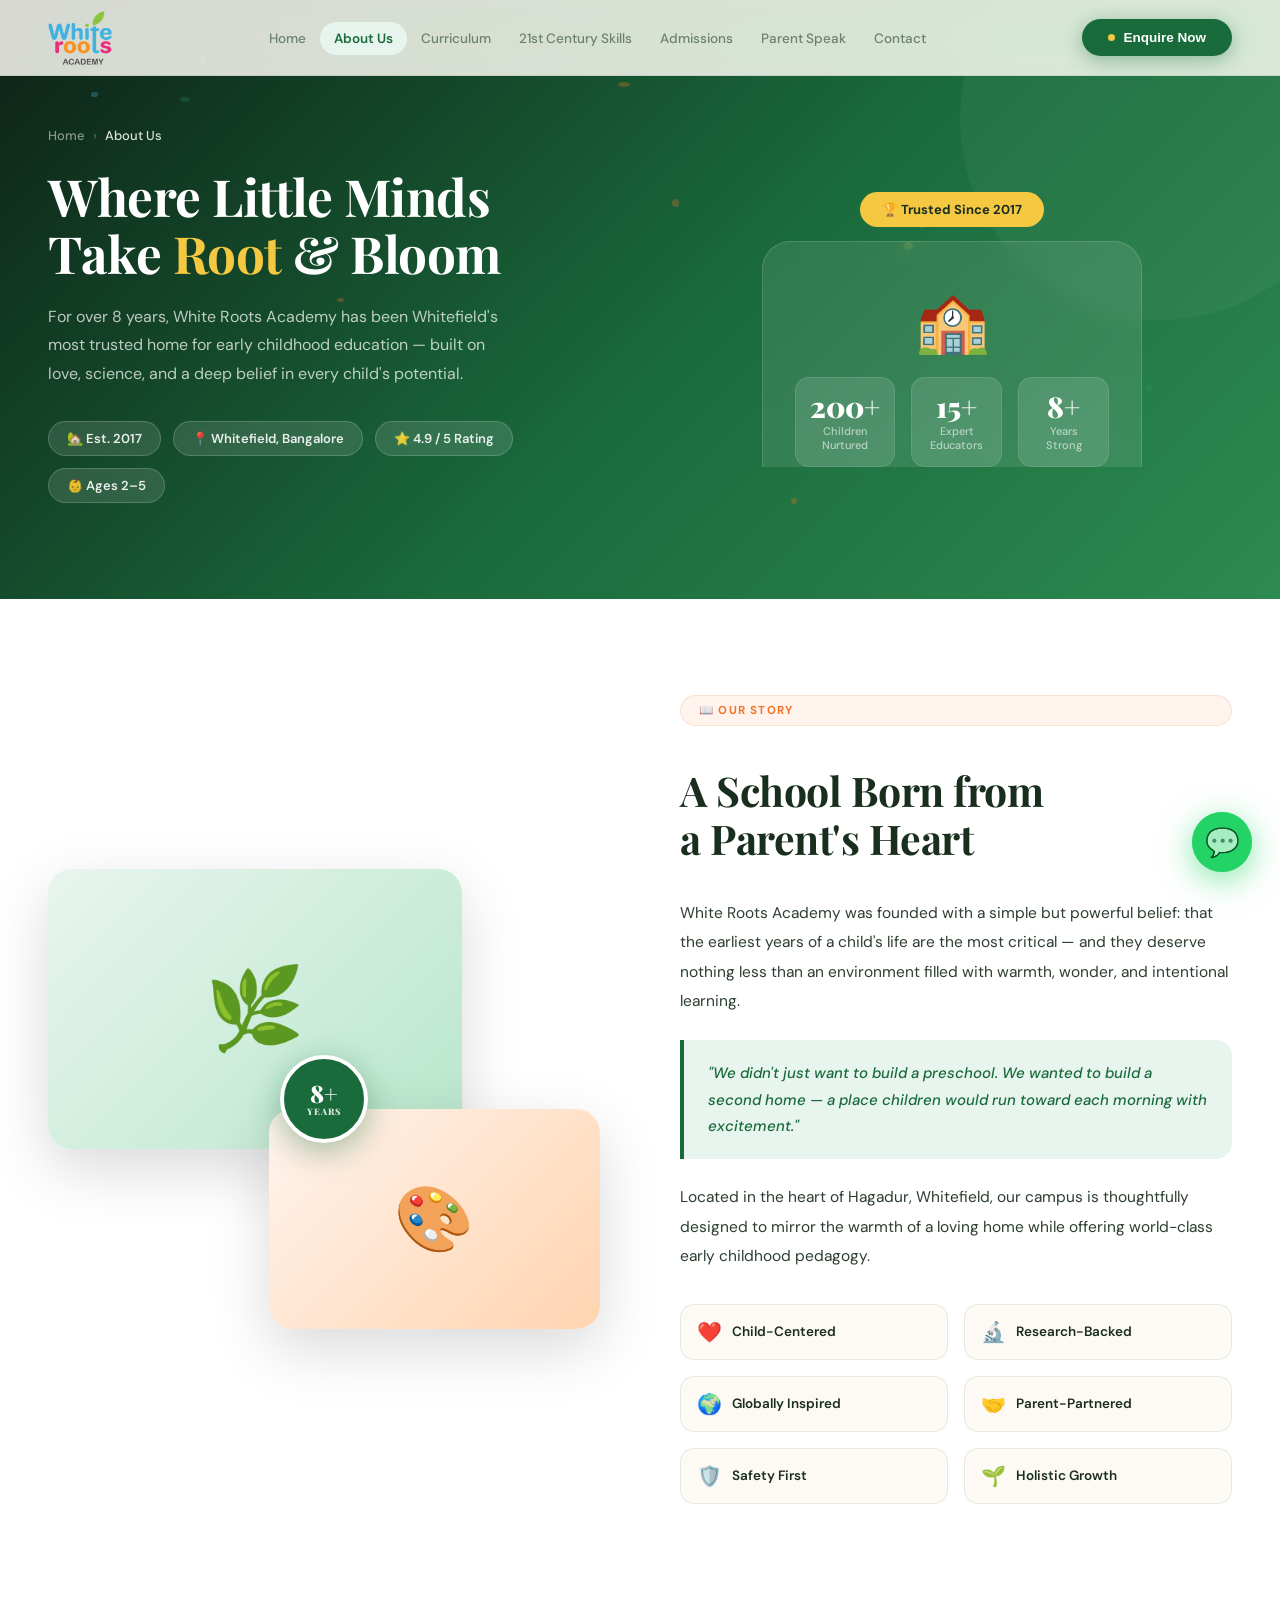
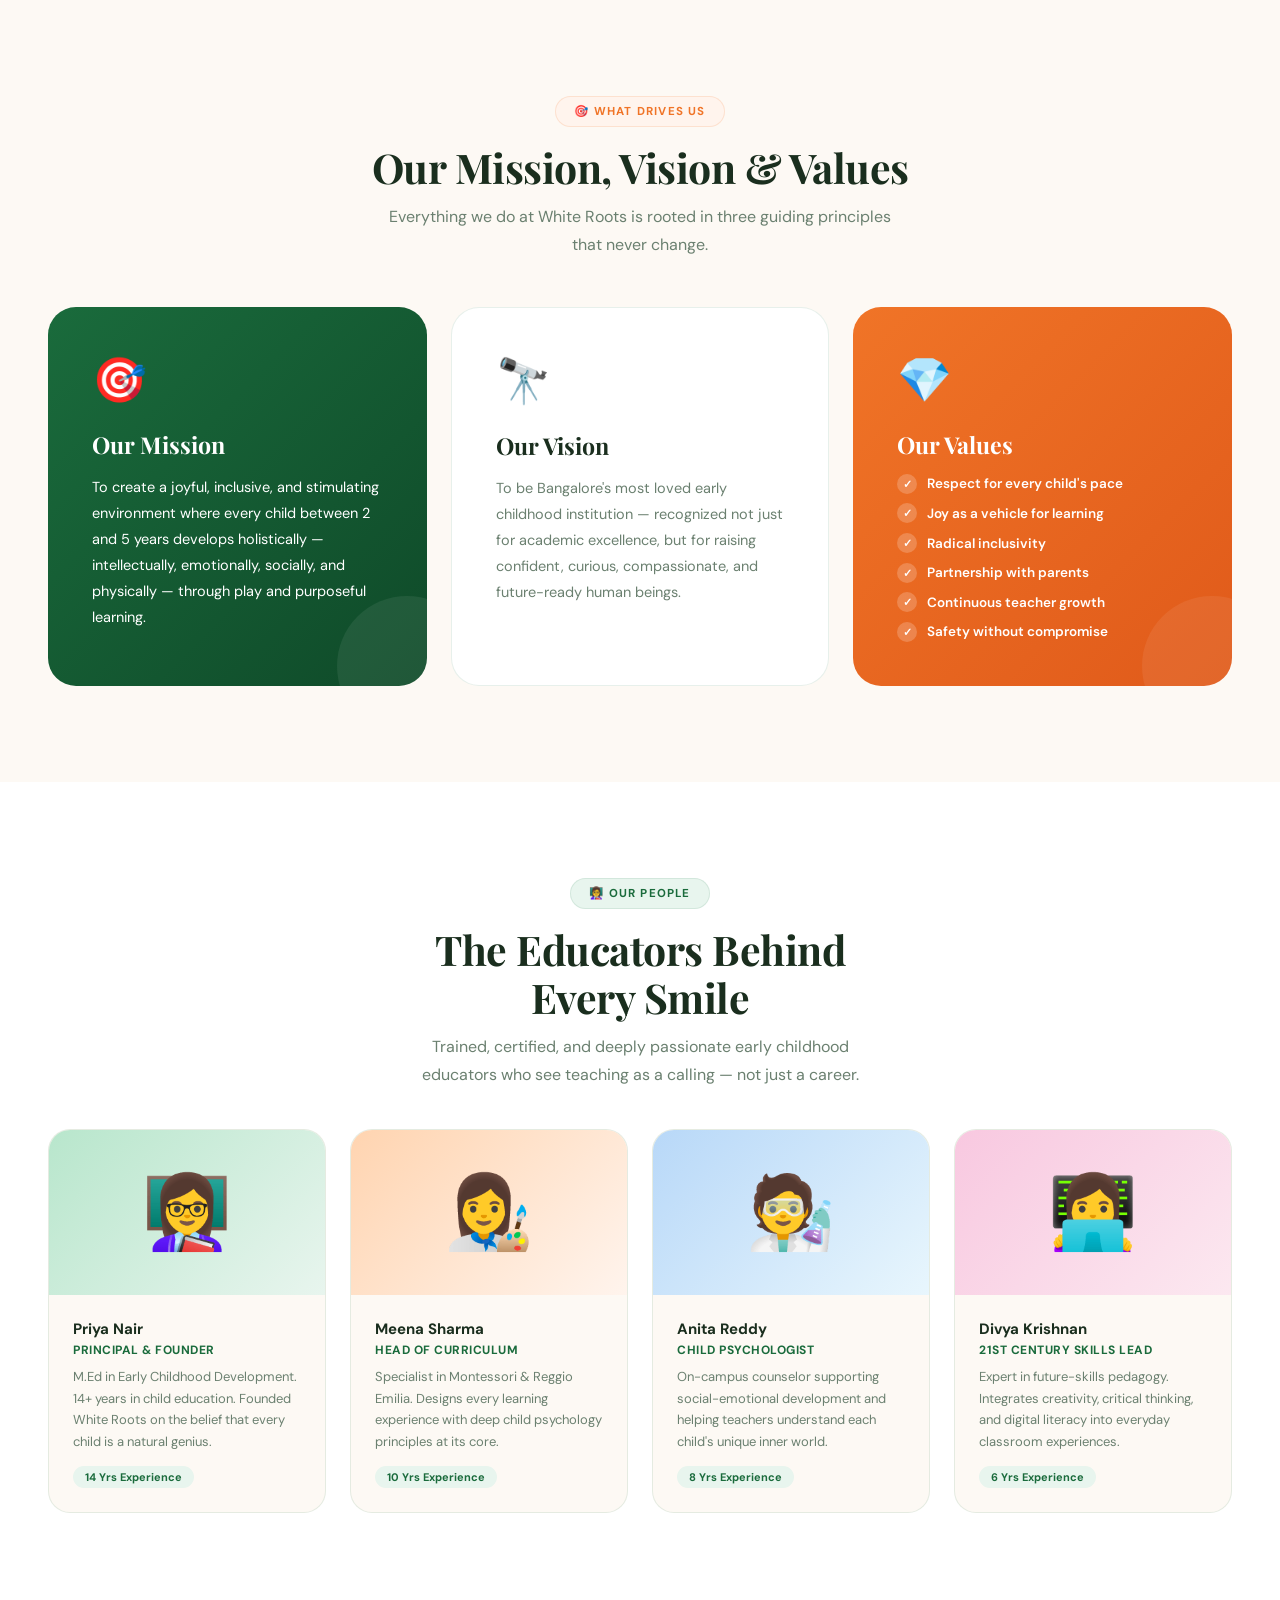
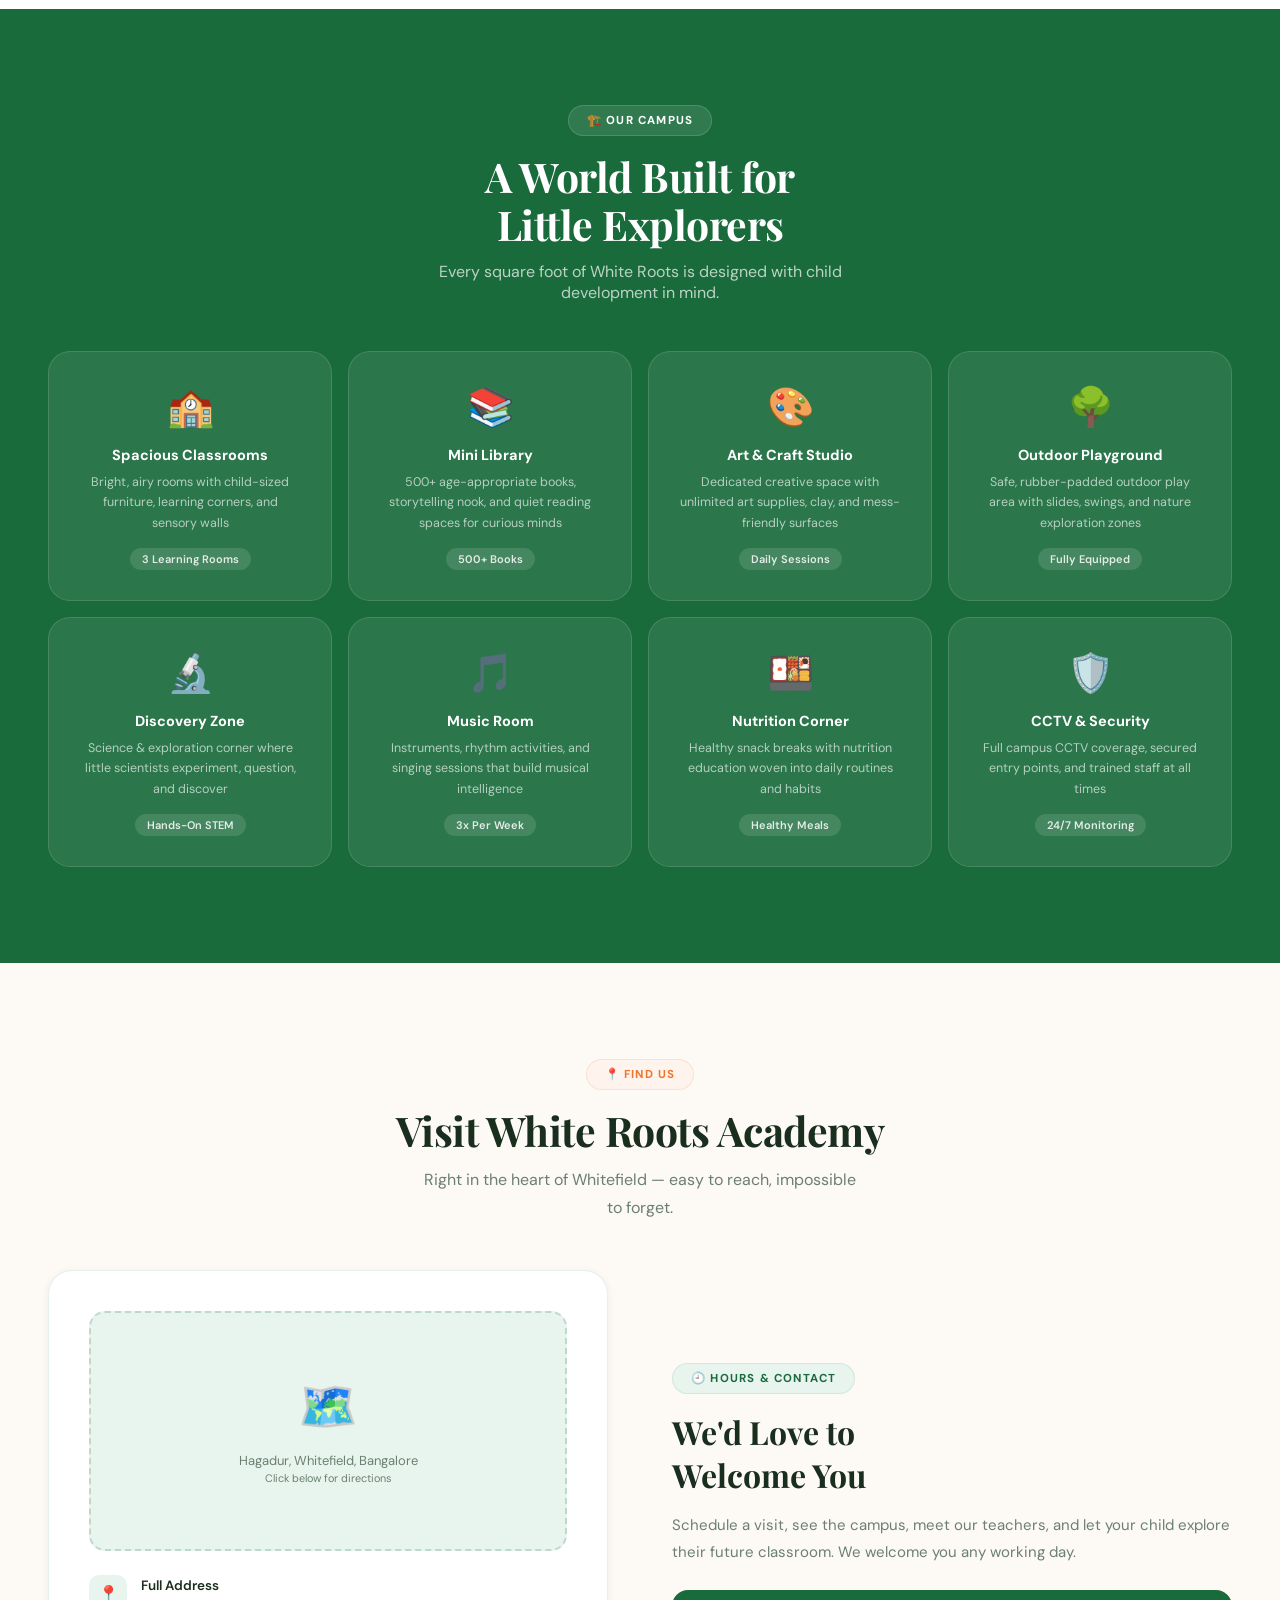
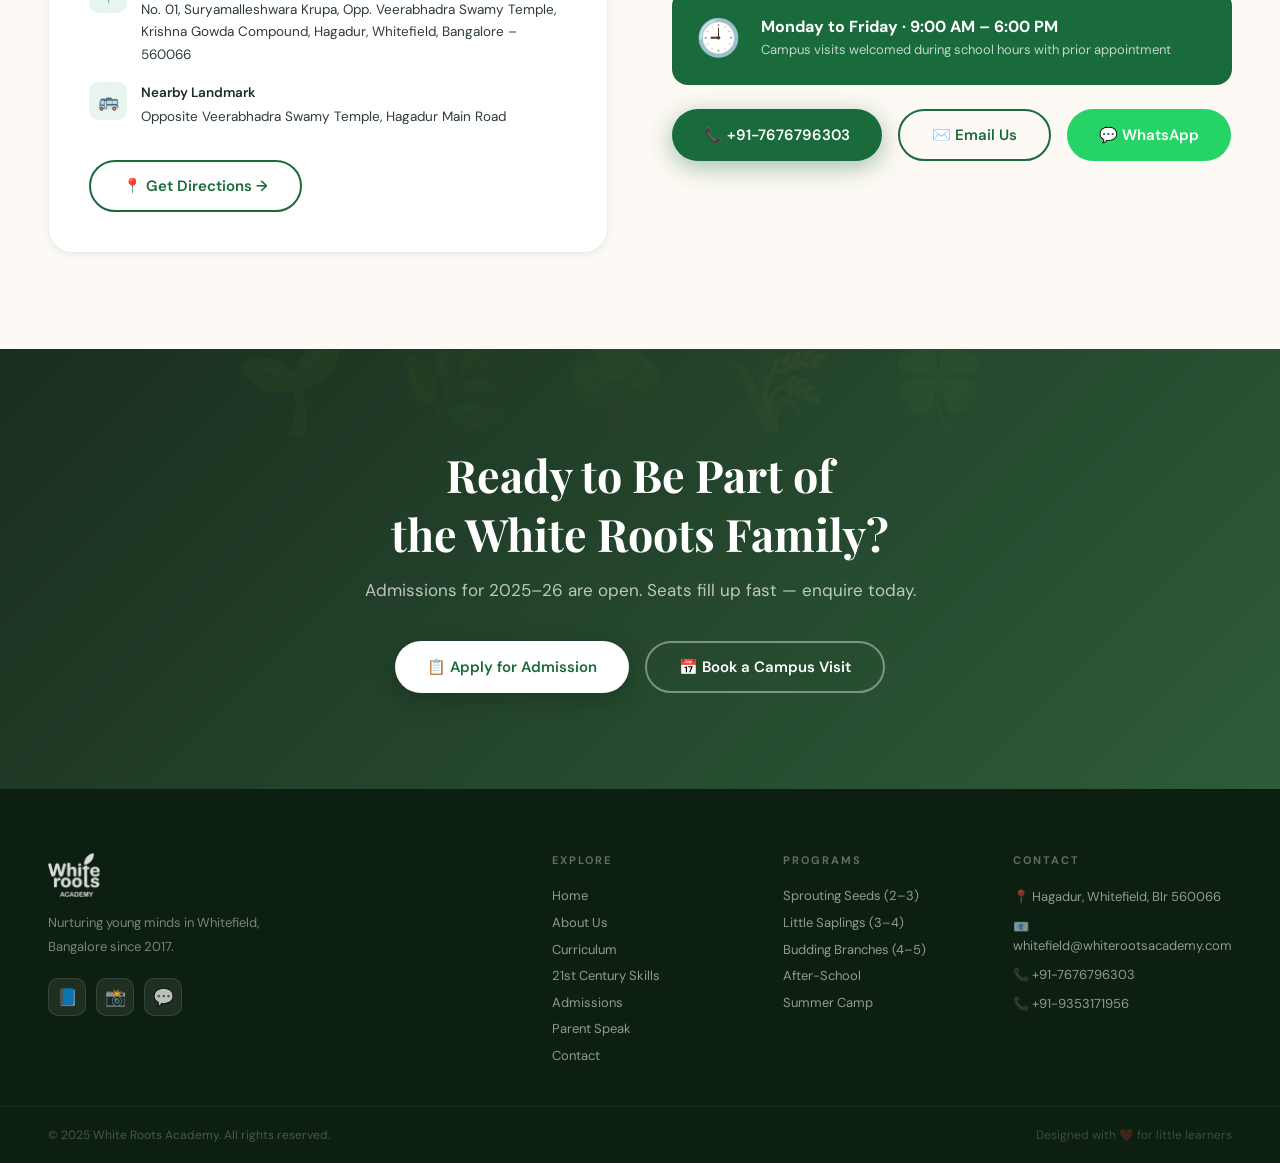
==== about.html @ 3429f8e5 "Initialize and enhance White Roots Academy website: modern responsive design, real logo assets, Form" ====
<!DOCTYPE html>
<html lang="en">
<head>
<meta charset="UTF-8">
<meta name="viewport" content="width=device-width, initial-scale=1.0">
<meta name="description" content="About White Roots Academy — our story, mission, vision, team & facilities. Whitefield's most trusted early childhood school since 2017.">
<title>About Us — White Roots Academy</title>
<link rel="preconnect" href="https://fonts.googleapis.com">
<link href="https://fonts.googleapis.com/css2?family=Playfair+Display:ital,wght@0,400;0,600;0,700;0,900;1,400&family=DM+Sans:wght@300;400;500;600;700&display=swap" rel="stylesheet">
<link rel="stylesheet" href="styles.css">
<style>
.page-hero { background:linear-gradient(135deg,#0d2016 0%,var(--green) 55%,#2d8a50 100%); }
.page-hero::before { content:''; position:absolute; top:-80px; right:-80px; width:400px; height:400px; border-radius:50%; background:rgba(255,255,255,.04); }
.hero-panel { position:relative; z-index:2; display:flex; flex-direction:column; align-items:center; justify-content:flex-end; }
.school-building {
  width:100%; max-width:380px;
  background:rgba(255,255,255,.1); border-radius:28px 28px 0 0;
  padding:2.5rem 2rem 0; backdrop-filter:blur(10px);
  border:1px solid rgba(255,255,255,.15); border-bottom:none;
  display:flex; flex-direction:column; align-items:center; gap:1rem;
}
.school-roof { font-size:60px; animation:floatSlow 3s ease-in-out infinite; }
.school-stats-row { display:flex; gap:1rem; width:100%; }
.school-stat-box { flex:1; background:rgba(255,255,255,.12); border-radius:14px; padding:14px; text-align:center; border:1px solid rgba(255,255,255,.1); }
.school-stat-num { font-family:'Playfair Display',serif; font-size:1.8rem; font-weight:900; color:#fff; display:block; line-height:1; }
.school-stat-label { font-size:11px; color:rgba(255,255,255,.6); margin-top:4px; font-weight:500; }
.since-badge { background:var(--yellow); color:var(--dark); padding:9px 22px; border-radius:100px; font-size:13px; font-weight:700; margin-bottom:.875rem; display:inline-flex; align-items:center; gap:6px; }

/* STORY */
.story { background:#fff; }
.story-grid { display:grid; grid-template-columns:1fr 1fr; gap:5rem; align-items:center; }
.story-images { position:relative; height:460px; }
.story-img-main {
  position:absolute; top:0; left:0; width:75%;
  background:linear-gradient(135deg,var(--green-pale) 0%,#b8e6cc 100%);
  border-radius:24px; height:280px; display:flex; align-items:center; justify-content:center; font-size:80px;
  box-shadow:var(--shadow-lg); animation:floatSlow 4s ease-in-out infinite;
}
.story-img-sec {
  position:absolute; bottom:0; right:0; width:60%;
  background:linear-gradient(135deg,var(--orange-pale) 0%,#ffd4b0 100%);
  border-radius:24px; height:220px; display:flex; align-items:center; justify-content:center; font-size:64px;
  box-shadow:var(--shadow-lg); animation:floatSlow 3.5s ease-in-out infinite .8s;
}
.story-badge {
  position:absolute; top:50%; left:50%; transform:translate(-50%,-50%);
  background:var(--green); color:#fff; width:88px; height:88px; border-radius:50%;
  display:flex; flex-direction:column; align-items:center; justify-content:center;
  font-family:'Playfair Display',serif; font-weight:900;
  box-shadow:0 8px 32px rgba(26,107,60,.4); border:4px solid #fff; z-index:2;
}
.story-badge big { font-size:1.5rem; line-height:1; }
.story-badge small { font-size:9px; letter-spacing:1px; text-transform:uppercase; opacity:.8; }
.story-content { display:flex; flex-direction:column; gap:1.5rem; }
.story-para { font-size:15.5px; color:var(--text); line-height:1.9; }
.story-highlight {
  background:var(--green-pale); border-left:4px solid var(--green);
  padding:1.25rem 1.5rem; border-radius:0 16px 16px 0;
  font-size:15px; font-style:italic; color:var(--green); line-height:1.75; font-weight:500;
}
.story-values { display:grid; grid-template-columns:1fr 1fr; gap:1rem; margin-top:.5rem; }
.value-chip {
  display:flex; align-items:center; gap:10px;
  padding:14px 16px; background:var(--cream); border-radius:14px;
  border:1px solid var(--border); font-size:13.5px; font-weight:600; color:var(--dark);
  transition:var(--transition); cursor:default;
}
.value-chip:hover { background:var(--green-pale); border-color:rgba(26,107,60,.2); transform:scale(1.02); }
.value-chip span { font-size:20px; }

/* MISSION VISION */
.mv-section { background:var(--cream); }
.mv-grid { display:grid; grid-template-columns:1fr 1fr 1fr; gap:1.5rem; margin-top:3rem; }
.mv-card { padding:2.75rem; border-radius:28px; position:relative; overflow:hidden; transition:transform .3s; cursor:default; }
.mv-card:hover { transform:translateY(-8px); }
.mv-card::after { content:''; position:absolute; bottom:-50px; right:-50px; width:140px; height:140px; border-radius:50%; background:rgba(255,255,255,.07); }
.mv-card-mission { background:linear-gradient(135deg,var(--green),var(--green-dark)); color:#fff; }
.mv-card-vision { background:#fff; border:1px solid var(--border); }
.mv-card-values { background:linear-gradient(135deg,var(--orange),#e05a1a); color:#fff; }
.mv-icon { font-size:44px; margin-bottom:1.25rem; display:block; }
.mv-card h3 { font-family:'Playfair Display',serif; font-size:1.45rem; margin-bottom:.875rem; }
.mv-card-mission h3, .mv-card-values h3 { color:#fff; }
.mv-card-vision h3 { color:var(--dark); }
.mv-card p { font-size:14.5px; line-height:1.8; }
.mv-card-vision p { color:var(--muted); }
.mv-values-list { display:flex; flex-direction:column; gap:.6rem; margin-top:.875rem; }
.mv-val-item { display:flex; align-items:center; gap:10px; font-size:13.5px; font-weight:600; color:#fff; }
.mv-val-item::before { content:'✓'; width:20px; height:20px; background:rgba(255,255,255,.2); border-radius:50%; display:flex; align-items:center; justify-content:center; font-size:11px; flex-shrink:0; }

/* TEAM */
.team-section { background:#fff; }
.team-grid { display:grid; grid-template-columns:repeat(4,1fr); gap:1.5rem; margin-top:2.5rem; }
.team-card {
  background:var(--cream); border-radius:22px; overflow:hidden;
  border:1px solid var(--border); transition:all .4s; cursor:default;
}
.team-card:hover { transform:translateY(-10px); box-shadow:var(--shadow-lg); }
.team-card:hover .team-avatar-wrap { transform:scale(1.06); }
.team-avatar-wrap { height:165px; display:flex; align-items:center; justify-content:center; font-size:72px; transition:transform .4s; }
.tc-1 .team-avatar-wrap { background:linear-gradient(135deg,#b8e6cc,var(--green-pale)); }
.tc-2 .team-avatar-wrap { background:linear-gradient(135deg,#ffd4b0,var(--orange-pale)); }
.tc-3 .team-avatar-wrap { background:linear-gradient(135deg,#b8d8f8,var(--sky-pale)); }
.tc-4 .team-avatar-wrap { background:linear-gradient(135deg,#f8c8e0,var(--pink-pale)); }
.team-info { padding:1.5rem; }
.team-info h4 { font-size:15px; font-weight:700; color:var(--dark); margin-bottom:3px; }
.team-role { font-size:12px; font-weight:700; color:var(--green); text-transform:uppercase; letter-spacing:.5px; margin-bottom:.5rem; }
.team-info p { font-size:13px; color:var(--muted); line-height:1.65; }
.team-exp { display:inline-block; margin-top:.875rem; background:var(--green-pale); color:var(--green); padding:4px 12px; border-radius:100px; font-size:11px; font-weight:700; }

/* FACILITIES */
.facilities { background:var(--green); padding:6rem 3rem; }
.fac-grid { display:grid; grid-template-columns:repeat(4,1fr); gap:1rem; margin-top:3rem; }
.fac-card {
  background:rgba(255,255,255,.08); border-radius:22px; padding:1.875rem;
  border:1px solid rgba(255,255,255,.12); text-align:center; transition:var(--transition); cursor:default;
}
.fac-card:hover { background:rgba(255,255,255,.18); transform:translateY(-6px); }
.fac-icon { font-size:38px; margin-bottom:.875rem; display:block; }
.fac-card h4 { font-size:14.5px; font-weight:700; color:#fff; margin-bottom:.5rem; }
.fac-card p { font-size:12.5px; color:rgba(255,255,255,.65); line-height:1.65; }
.fac-tag { display:inline-block; margin-top:.875rem; background:rgba(255,255,255,.12); color:rgba(255,255,255,.85); padding:4px 12px; border-radius:100px; font-size:11px; font-weight:600; }

/* LOCATION */
.location { background:var(--cream); }
.loc-grid { display:grid; grid-template-columns:1fr 1fr; gap:4rem; align-items:center; }
.loc-map { background:#fff; border-radius:24px; padding:2.5rem; border:1px solid var(--border); box-shadow:var(--shadow-sm); }
.map-embed { background:var(--green-pale); border-radius:16px; height:240px; display:flex; flex-direction:column; align-items:center; justify-content:center; gap:.875rem; margin-bottom:1.5rem; border:2px dashed rgba(26,107,60,.2); overflow:hidden; }
.map-embed iframe { width:100%; height:100%; border:none; border-radius:16px; }
.addr-detail { display:flex; gap:.875rem; align-items:flex-start; margin-bottom:1rem; }
.addr-icon { width:38px; height:38px; border-radius:10px; background:var(--green-pale); display:flex; align-items:center; justify-content:center; font-size:17px; flex-shrink:0; }
.addr-text { font-size:13.5px; color:var(--text); line-height:1.65; }
.addr-text strong { color:var(--dark); font-weight:600; display:block; margin-bottom:2px; }
.timing-box { background:var(--green); border-radius:16px; padding:1.5rem; display:flex; align-items:center; gap:1.25rem; margin-bottom:1.5rem; }
.timing-box .ti { font-size:36px; }
.timing-box strong { display:block; font-size:16px; font-weight:700; color:#fff; }
.timing-box p { font-size:13px; color:rgba(255,255,255,.72); margin-top:4px; }
.contact-btns { display:flex; gap:1rem; flex-wrap:wrap; }

@media(max-width:1024px){
  .story-grid,.mv-grid,.loc-grid{grid-template-columns:1fr}
  .team-grid{grid-template-columns:1fr 1fr}
  .fac-grid{grid-template-columns:1fr 1fr}
  .story-images{height:300px}
}
@media(max-width:768px){
  .mv-grid{grid-template-columns:1fr}
  .team-grid{grid-template-columns:1fr 1fr}
  .fac-grid{grid-template-columns:1fr 1fr}
}
</style>
</head>
<body>

<!-- NAV -->
<nav class="nav" id="main-nav">
  <a href="index.html" class="nav-logo">
    <div class="nav-logo-img-real"><img src="logo/logo.png" alt="White Roots Academy" class="nav-logo-real-img" /></div>
  </a>
  <ul class="nav-links">
    <li><a href="index.html">Home</a></li>
    <li><a href="about.html" class="active">About Us</a></li>
    <li><a href="curriculum.html">Curriculum</a></li>
    <li><a href="skills.html">21st Century Skills</a></li>
    <li><a href="admissions.html">Admissions</a></li>
    <li><a href="parents.html">Parent Speak</a></li>
    <li><a href="contact.html">Contact</a></li>
  </ul>
  <button class="nav-cta" onclick="window.location.href='admissions.html#enquiry-form'"><span class="cta-dot"></span> Enquire Now</button>
  <button class="nav-hamburger" aria-label="Menu"><span></span><span></span><span></span></button>
</nav>
<div class="nav-mobile">
  <a href="index.html">🏠 Home</a>
  <a href="about.html" class="active">🌿 About Us</a>
  <a href="curriculum.html">📚 Curriculum</a>
  <a href="skills.html">⚡ 21st Century Skills</a>
  <a href="admissions.html">📋 Admissions</a>
  <a href="parents.html">💬 Parent Speak</a>
  <a href="contact.html">📍 Contact</a>
  <button class="nav-cta btn" onclick="window.location.href='admissions.html#enquiry-form'">Enquire Now →</button>
</div>

<!-- HERO -->
<div class="page-hero" style="min-height:500px">
  <div class="particles-wrap"></div>
  <div class="hero-text">
    <div class="page-breadcrumb"><a href="index.html">Home</a><span class="sep">›</span><span class="current">About Us</span></div>
    <h1>Where Little Minds<br>Take <em>Root</em> &amp; Bloom</h1>
    <p class="hero-sub">For over 8 years, White Roots Academy has been Whitefield's most trusted home for early childhood education — built on love, science, and a deep belief in every child's potential.</p>
    <div class="hero-pills">
      <div class="hero-pill">🏡 Est. 2017</div>
      <div class="hero-pill">📍 Whitefield, Bangalore</div>
      <div class="hero-pill">⭐ 4.9 / 5 Rating</div>
      <div class="hero-pill">👶 Ages 2–5</div>
    </div>
  </div>
  <div class="hero-panel">
    <div class="since-badge">🏆 Trusted Since 2017</div>
    <div class="school-building">
      <div class="school-roof">🏫</div>
      <div class="school-stats-row">
        <div class="school-stat-box">
          <span class="school-stat-num">200+</span>
          <div class="school-stat-label">Children Nurtured</div>
        </div>
        <div class="school-stat-box">
          <span class="school-stat-num">15+</span>
          <div class="school-stat-label">Expert Educators</div>
        </div>
        <div class="school-stat-box">
          <span class="school-stat-num">8+</span>
          <div class="school-stat-label">Years Strong</div>
        </div>
      </div>
    </div>
  </div>
</div>

<!-- OUR STORY -->
<section class="story">
  <div class="story-grid">
    <div class="story-images reveal-left">
      <div class="story-img-main">🌿</div>
      <div class="story-img-sec">🎨</div>
      <div class="story-badge"><big>8+</big><small>Years</small></div>
    </div>
    <div class="story-content reveal-right">
      <div class="section-tag">📖 Our Story</div>
      <h2 class="section-title">A School Born from<br>a Parent's Heart</h2>
      <p class="story-para">White Roots Academy was founded with a simple but powerful belief: that the earliest years of a child's life are the most critical — and they deserve nothing less than an environment filled with warmth, wonder, and intentional learning.</p>
      <div class="story-highlight">"We didn't just want to build a preschool. We wanted to build a second home — a place children would run toward each morning with excitement."</div>
      <p class="story-para">Located in the heart of Hagadur, Whitefield, our campus is thoughtfully designed to mirror the warmth of a loving home while offering world-class early childhood pedagogy.</p>
      <div class="story-values">
        <div class="value-chip"><span>❤️</span> Child-Centered</div>
        <div class="value-chip"><span>🔬</span> Research-Backed</div>
        <div class="value-chip"><span>🌍</span> Globally Inspired</div>
        <div class="value-chip"><span>🤝</span> Parent-Partnered</div>
        <div class="value-chip"><span>🛡️</span> Safety First</div>
        <div class="value-chip"><span>🌱</span> Holistic Growth</div>
      </div>
    </div>
  </div>
</section>

<!-- MISSION / VISION / VALUES -->
<section class="mv-section">
  <div style="text-align:center;margin-bottom:.5rem">
    <div class="section-tag" style="display:inline-flex">🎯 What Drives Us</div>
    <h2 class="section-title reveal">Our Mission, Vision &amp; Values</h2>
    <p class="section-sub reveal" style="max-width:520px;margin:.5rem auto 0">Everything we do at White Roots is rooted in three guiding principles that never change.</p>
  </div>
  <div class="mv-grid">
    <div class="mv-card mv-card-mission reveal rd1">
      <span class="mv-icon">🎯</span>
      <h3>Our Mission</h3>
      <p>To create a joyful, inclusive, and stimulating environment where every child between 2 and 5 years develops holistically — intellectually, emotionally, socially, and physically — through play and purposeful learning.</p>
    </div>
    <div class="mv-card mv-card-vision reveal rd2">
      <span class="mv-icon" style="color:var(--green)">🔭</span>
      <h3>Our Vision</h3>
      <p style="color:var(--muted)">To be Bangalore's most loved early childhood institution — recognized not just for academic excellence, but for raising confident, curious, compassionate, and future-ready human beings.</p>
    </div>
    <div class="mv-card mv-card-values reveal rd3">
      <span class="mv-icon">💎</span>
      <h3>Our Values</h3>
      <div class="mv-values-list">
        <div class="mv-val-item">Respect for every child's pace</div>
        <div class="mv-val-item">Joy as a vehicle for learning</div>
        <div class="mv-val-item">Radical inclusivity</div>
        <div class="mv-val-item">Partnership with parents</div>
        <div class="mv-val-item">Continuous teacher growth</div>
        <div class="mv-val-item">Safety without compromise</div>
      </div>
    </div>
  </div>
</section>

<!-- TEAM -->
<section class="team-section">
  <div style="text-align:center;margin-bottom:2.5rem">
    <div class="section-tag green" style="display:inline-flex">👩‍🏫 Our People</div>
    <h2 class="section-title reveal">The Educators Behind<br>Every Smile</h2>
    <p class="section-sub reveal" style="max-width:480px;margin:.5rem auto 0">Trained, certified, and deeply passionate early childhood educators who see teaching as a calling — not just a career.</p>
  </div>
  <div class="team-grid">
    <div class="team-card tc-1 reveal rd1">
      <div class="team-avatar-wrap">👩‍🏫</div>
      <div class="team-info">
        <h4>Priya Nair</h4>
        <div class="team-role">Principal &amp; Founder</div>
        <p>M.Ed in Early Childhood Development. 14+ years in child education. Founded White Roots on the belief that every child is a natural genius.</p>
        <span class="team-exp">14 Yrs Experience</span>
      </div>
    </div>
    <div class="team-card tc-2 reveal rd2">
      <div class="team-avatar-wrap">👩‍🎨</div>
      <div class="team-info">
        <h4>Meena Sharma</h4>
        <div class="team-role">Head of Curriculum</div>
        <p>Specialist in Montessori &amp; Reggio Emilia. Designs every learning experience with deep child psychology principles at its core.</p>
        <span class="team-exp">10 Yrs Experience</span>
      </div>
    </div>
    <div class="team-card tc-3 reveal rd3">
      <div class="team-avatar-wrap">🧑‍🔬</div>
      <div class="team-info">
        <h4>Anita Reddy</h4>
        <div class="team-role">Child Psychologist</div>
        <p>On-campus counselor supporting social-emotional development and helping teachers understand each child's unique inner world.</p>
        <span class="team-exp">8 Yrs Experience</span>
      </div>
    </div>
    <div class="team-card tc-4 reveal rd4">
      <div class="team-avatar-wrap">👩‍💻</div>
      <div class="team-info">
        <h4>Divya Krishnan</h4>
        <div class="team-role">21st Century Skills Lead</div>
        <p>Expert in future-skills pedagogy. Integrates creativity, critical thinking, and digital literacy into everyday classroom experiences.</p>
        <span class="team-exp">6 Yrs Experience</span>
      </div>
    </div>
  </div>
</section>

<!-- FACILITIES -->
<section class="facilities">
  <div style="text-align:center;margin-bottom:3rem">
    <div class="section-tag dark" style="display:inline-flex">🏗️ Our Campus</div>
    <h2 class="section-title reveal" style="color:#fff">A World Built for<br>Little Explorers</h2>
    <p style="color:rgba(255,255,255,.7);font-size:16px;margin:.5rem auto 0;max-width:480px">Every square foot of White Roots is designed with child development in mind.</p>
  </div>
  <div class="fac-grid">
    <div class="fac-card reveal rd1"><span class="fac-icon">🏫</span><h4>Spacious Classrooms</h4><p>Bright, airy rooms with child-sized furniture, learning corners, and sensory walls</p><span class="fac-tag">3 Learning Rooms</span></div>
    <div class="fac-card reveal rd2"><span class="fac-icon">📚</span><h4>Mini Library</h4><p>500+ age-appropriate books, storytelling nook, and quiet reading spaces for curious minds</p><span class="fac-tag">500+ Books</span></div>
    <div class="fac-card reveal rd3"><span class="fac-icon">🎨</span><h4>Art &amp; Craft Studio</h4><p>Dedicated creative space with unlimited art supplies, clay, and mess-friendly surfaces</p><span class="fac-tag">Daily Sessions</span></div>
    <div class="fac-card reveal rd4"><span class="fac-icon">🌳</span><h4>Outdoor Playground</h4><p>Safe, rubber-padded outdoor play area with slides, swings, and nature exploration zones</p><span class="fac-tag">Fully Equipped</span></div>
    <div class="fac-card reveal rd1"><span class="fac-icon">🔬</span><h4>Discovery Zone</h4><p>Science &amp; exploration corner where little scientists experiment, question, and discover</p><span class="fac-tag">Hands-On STEM</span></div>
    <div class="fac-card reveal rd2"><span class="fac-icon">🎵</span><h4>Music Room</h4><p>Instruments, rhythm activities, and singing sessions that build musical intelligence</p><span class="fac-tag">3x Per Week</span></div>
    <div class="fac-card reveal rd3"><span class="fac-icon">🍱</span><h4>Nutrition Corner</h4><p>Healthy snack breaks with nutrition education woven into daily routines and habits</p><span class="fac-tag">Healthy Meals</span></div>
    <div class="fac-card reveal rd4"><span class="fac-icon">🛡️</span><h4>CCTV &amp; Security</h4><p>Full campus CCTV coverage, secured entry points, and trained staff at all times</p><span class="fac-tag">24/7 Monitoring</span></div>
  </div>
</section>

<!-- LOCATION -->
<section class="location">
  <div style="text-align:center;margin-bottom:3rem">
    <div class="section-tag" style="display:inline-flex">📍 Find Us</div>
    <h2 class="section-title reveal">Visit White Roots Academy</h2>
    <p class="section-sub reveal" style="max-width:440px;margin:.5rem auto 0">Right in the heart of Whitefield — easy to reach, impossible to forget.</p>
  </div>
  <div class="loc-grid">
    <div class="loc-map reveal-left">
      <div class="map-embed">
        <span style="font-size:48px">🗺️</span>
        <p style="font-size:13px;color:var(--muted);text-align:center">Hagadur, Whitefield, Bangalore<br><small>Click below for directions</small></p>
      </div>
      <div class="addr-detail"><div class="addr-icon">📍</div><div class="addr-text"><strong>Full Address</strong>No. 01, Suryamalleshwara Krupa, Opp. Veerabhadra Swamy Temple, Krishna Gowda Compound, Hagadur, Whitefield, Bangalore – 560066</div></div>
      <div class="addr-detail"><div class="addr-icon">🚌</div><div class="addr-text"><strong>Nearby Landmark</strong>Opposite Veerabhadra Swamy Temple, Hagadur Main Road</div></div>
      <a href="https://maps.google.com/?q=Hagadur,Whitefield,Bangalore" target="_blank" class="btn btn-outline" style="margin-top:1rem;display:inline-flex">📍 Get Directions →</a>
    </div>
    <div class="reveal-right">
      <div class="section-tag green">🕘 Hours &amp; Contact</div>
      <h2 style="font-family:'Playfair Display',serif;font-size:2rem;color:var(--dark);margin-bottom:1rem">We'd Love to<br>Welcome You</h2>
      <p style="font-size:15px;color:var(--muted);line-height:1.8;margin-bottom:1.5rem">Schedule a visit, see the campus, meet our teachers, and let your child explore their future classroom. We welcome you any working day.</p>
      <div class="timing-box">
        <span class="ti">🕘</span>
        <div>
          <strong>Monday to Friday · 9:00 AM – 6:00 PM</strong>
          <p>Campus visits welcomed during school hours with prior appointment</p>
        </div>
      </div>
      <div class="contact-btns">
        <a href="tel:+917676796303" class="btn btn-green">📞 +91-7676796303</a>
        <a href="contact.html" class="btn btn-outline">✉️ Email Us</a>
        <a href="https://wa.me/917676796303" target="_blank" class="btn" style="background:#25d366;color:#fff">💬 WhatsApp</a>
      </div>
    </div>
  </div>
</section>

<!-- CTA -->
<div class="cta-section">
  <h2>Ready to Be Part of<br>the White Roots Family?</h2>
  <p>Admissions for 2025–26 are open. Seats fill up fast — enquire today.</p>
  <div class="cta-btns">
    <a href="admissions.html" class="btn btn-white">📋 Apply for Admission</a>
    <a href="admissions.html#enquiry-form" class="btn btn-outline-white">📅 Book a Campus Visit</a>
  </div>
</div>

<!-- FOOTER -->
<footer>
  <div class="footer-brand">
    <div class="footer-logo">
      <div class="footer-logo-img-real"><img src="logo/logo.png" alt="White Roots Academy" class="footer-logo-real-img" /></div>
    </div>
    <p>Nurturing young minds in Whitefield, Bangalore since 2017.</p>
    <div class="footer-social"><a href="#" title="Facebook">📘</a><a href="#" title="Instagram">📸</a><a href="#" title="WhatsApp">💬</a></div>
  </div>
  <div class="footer-col"><h4>Explore</h4><a href="index.html">Home</a><a href="about.html">About Us</a><a href="curriculum.html">Curriculum</a><a href="skills.html">21st Century Skills</a><a href="admissions.html">Admissions</a><a href="parents.html">Parent Speak</a><a href="contact.html">Contact</a></div>
  <div class="footer-col"><h4>Programs</h4><a href="curriculum.html">Sprouting Seeds (2–3)</a><a href="curriculum.html">Little Saplings (3–4)</a><a href="curriculum.html">Budding Branches (4–5)</a><a href="curriculum.html">After-School</a><a href="curriculum.html">Summer Camp</a></div>
  <div class="footer-col"><h4>Contact</h4><div class="footer-contact-item">📍 Hagadur, Whitefield, Blr 560066</div><div class="footer-contact-item">📧 whitefield@whiterootsacademy.com</div><div class="footer-contact-item">📞 +91-7676796303</div><div class="footer-contact-item">📞 +91-9353171956</div></div>
</footer>
<div class="footer-bottom">
  <p>© 2025 White Roots Academy. All rights reserved.</p>
  <p style="color:rgba(255,255,255,.2)">Designed with ❤️ for little learners</p>
</div>

<button class="wa-btn" onclick="window.open('https://wa.me/917676796303','_blank')" title="WhatsApp" aria-label="WhatsApp">
  <div class="wa-pulse"></div>💬
</button>
<script src="main.js"></script>
</body>
</html>
---- styles.css ----
/* ===== WHITE ROOTS ACADEMY — PREMIUM DESIGN SYSTEM ===== */
@import url('https://fonts.googleapis.com/css2?family=Playfair+Display:ital,wght@0,400;0,600;0,700;0,900;1,400&family=DM+Sans:wght@300;400;500;600;700&family=Inter:wght@300;400;500&display=swap');

*, *::before, *::after { margin: 0; padding: 0; box-sizing: border-box; }

:root {
  --green: #1a6b3c;
  --green-light: #2d9b5a;
  --green-dark: #0f4a29;
  --green-pale: #e8f5ee;
  --green-glow: rgba(26,107,60,0.4);
  --orange: #f07427;
  --orange-light: #f9a66c;
  --orange-pale: #fff4ed;
  --sky: #4db6e8;
  --sky-pale: #e8f6fd;
  --yellow: #f5c842;
  --pink: #e8598c;
  --pink-pale: #fce8f0;
  --purple: #7c5cbf;
  --purple-pale: #f0ebff;
  --teal: #1a9b8a;
  --teal-pale: #e0f5f2;
  --red: #e84040;
  --red-pale: #ffeaea;
  --cream: #fdf9f4;
  --cream-2: #f5f0ea;
  --dark: #1a2e1e;
  --dark-2: #0d1f11;
  --text: #2d3e30;
  --muted: #6b8070;
  --border: rgba(26,107,60,0.1);
  --glass: rgba(253,249,244,0.85);
  --glass-dark: rgba(26,46,30,0.85);
  --shadow-sm: 0 2px 8px rgba(0,0,0,.06);
  --shadow-md: 0 8px 32px rgba(0,0,0,.1);
  --shadow-lg: 0 20px 60px rgba(0,0,0,.15);
  --shadow-xl: 0 40px 100px rgba(0,0,0,.2);
  --radius-sm: 12px;
  --radius-md: 20px;
  --radius-lg: 28px;
  --radius-xl: 40px;
  --nav-h: 76px;
  --transition: all .35s cubic-bezier(0.4,0,0.2,1);
  --bounce: cubic-bezier(0.175,0.885,0.32,1.275);
}

html { font-family: 'DM Sans', sans-serif; background: var(--cream); color: var(--text); scroll-behavior: smooth; overflow-x: hidden; }
body { min-height: 100vh; }
img { max-width: 100%; display: block; }
a { text-decoration: none; color: inherit; }

/* ===== SCROLLBAR ===== */
::-webkit-scrollbar { width: 6px; }
::-webkit-scrollbar-track { background: var(--cream); }
::-webkit-scrollbar-thumb { background: var(--green-light); border-radius: 3px; }

/* ===== SELECTION ===== */
::selection { background: var(--green); color: #fff; }

/* ===== NAVIGATION ===== */
.nav {
  position: fixed; top: 0; left: 0; right: 0; z-index: 1000;
  height: var(--nav-h);
  display: flex; align-items: center; justify-content: space-between;
  padding: 0 3rem;
  background: var(--glass);
  backdrop-filter: blur(24px) saturate(180%);
  -webkit-backdrop-filter: blur(24px) saturate(180%);
  border-bottom: 1px solid var(--border);
  transition: var(--transition);
}
.nav.scrolled {
  box-shadow: var(--shadow-md);
  background: rgba(253,249,244,0.97);
}
.nav-logo { display: flex; align-items: center; gap: 14px; flex-shrink: 0; }
/* Real logo image styles */
.nav-logo-img-real { display: flex; align-items: center; flex-shrink: 0; transition: var(--transition); }
.nav-logo-img-real:hover { transform: scale(1.04); }
.nav-logo-real-img { height: 54px; width: auto; display: block; }

/* Legacy SVG logo (keep for fallback) */
.nav-logo-img {
  width: 48px; height: 48px; border-radius: 14px;
  overflow: hidden; flex-shrink: 0;
  box-shadow: 0 4px 16px var(--green-glow);
  transition: var(--transition);
}
.nav-logo-img:hover { transform: scale(1.05) rotate(-3deg); }
.nav-logo-img svg { width: 100%; height: 100%; }
.nav-logo-text { line-height: 1.1; }
.nav-logo-text strong {
  font-family: 'Playfair Display', serif; font-size: 18px;
  color: var(--green); display: block; font-weight: 700;
  letter-spacing: -0.3px;
}
.nav-logo-text span { font-size: 10px; color: var(--muted); letter-spacing: 2.5px; text-transform: uppercase; }

.nav-links { display: flex; gap: 0; list-style: none; }
.nav-links a {
  font-size: 13.5px; font-weight: 500; color: var(--muted);
  text-decoration: none; padding: 8px 14px; border-radius: 100px;
  transition: var(--transition); position: relative; white-space: nowrap;
}
.nav-links a:hover { color: var(--green); background: var(--green-pale); }
.nav-links a.active { color: var(--green); font-weight: 600; background: var(--green-pale); }

.nav-cta {
  background: var(--green); color: #fff;
  padding: 11px 26px; border-radius: 100px;
  font-size: 13.5px; font-weight: 600; border: none; cursor: pointer;
  transition: var(--transition);
  box-shadow: 0 4px 20px var(--green-glow);
  flex-shrink: 0; white-space: nowrap;
  display: flex; align-items: center; gap: 8px;
}
.nav-cta:hover {
  background: var(--green-light);
  transform: translateY(-2px);
  box-shadow: 0 8px 32px var(--green-glow);
}
.nav-cta .cta-dot {
  width: 7px; height: 7px; border-radius: 50%;
  background: var(--yellow); animation: blink 2s infinite;
}

/* Hamburger */
.nav-hamburger {
  display: none; flex-direction: column; gap: 5px;
  background: none; border: none; cursor: pointer; padding: 8px;
}
.nav-hamburger span {
  width: 24px; height: 2px; background: var(--green);
  border-radius: 2px; transition: var(--transition); display: block;
}
.nav-hamburger.open span:nth-child(1) { transform: rotate(45deg) translate(5px, 5px); }
.nav-hamburger.open span:nth-child(2) { opacity: 0; }
.nav-hamburger.open span:nth-child(3) { transform: rotate(-45deg) translate(5px, -5px); }

.nav-mobile {
  display: none; position: fixed; top: var(--nav-h); left: 0; right: 0;
  background: rgba(253,249,244,0.98); backdrop-filter: blur(24px);
  padding: 1.5rem 2rem; border-bottom: 1px solid var(--border);
  flex-direction: column; gap: .5rem; z-index: 999;
  animation: slideDown .3s ease;
}
.nav-mobile.open { display: flex; }
.nav-mobile a {
  font-size: 15px; font-weight: 500; color: var(--text);
  padding: 12px 16px; border-radius: var(--radius-sm);
  transition: var(--transition);
}
.nav-mobile a:hover, .nav-mobile a.active { background: var(--green-pale); color: var(--green); }
.nav-mobile .nav-cta { width: 100%; justify-content: center; margin-top: .5rem; }

/* ===== PAGE WRAPPER ===== */
.page-wrap { padding-top: var(--nav-h); }

/* ===== SECTION COMMON ===== */
section { padding: 6rem 3rem; }
.container { max-width: 1200px; margin: 0 auto; }

.section-tag {
  display: inline-flex; align-items: center; gap: 7px;
  background: var(--orange-pale); color: var(--orange);
  padding: 7px 18px; border-radius: 100px; font-size: 11.5px; font-weight: 700;
  letter-spacing: 1.2px; text-transform: uppercase; margin-bottom: 1rem;
  border: 1px solid rgba(240,116,39,0.15);
}
.section-tag.green { background: var(--green-pale); color: var(--green); border-color: var(--border); }
.section-tag.dark { background: rgba(255,255,255,.1); color: #fff; border-color: rgba(255,255,255,.15); }

.section-title {
  font-family: 'Playfair Display', serif;
  font-size: clamp(1.9rem, 3.2vw, 2.8rem);
  line-height: 1.18; color: var(--dark); margin-bottom: .75rem;
  letter-spacing: -0.5px;
}
.section-title em { font-style: normal; color: var(--green); }
.section-title .orange { color: var(--orange); }
.section-sub { font-size: 16px; color: var(--muted); line-height: 1.75; max-width: 560px; }

/* ===== BUTTONS ===== */
.btn { display: inline-flex; align-items: center; gap: 8px; padding: 14px 32px; border-radius: 100px; font-size: 15px; font-weight: 600; border: none; cursor: pointer; transition: var(--transition); }
.btn-primary { background: var(--orange); color: #fff; box-shadow: 0 6px 24px rgba(240,116,39,0.35); }
.btn-primary:hover { background: #d4621e; transform: translateY(-3px); box-shadow: 0 12px 40px rgba(240,116,39,0.45); }
.btn-primary:hover .btn-arrow { transform: translateX(4px); }
.btn-arrow { transition: transform .3s; }
.btn-green { background: var(--green); color: #fff; box-shadow: 0 6px 24px var(--green-glow); }
.btn-green:hover { background: var(--green-light); transform: translateY(-3px); box-shadow: 0 12px 40px var(--green-glow); }
.btn-outline { background: transparent; color: var(--green); border: 2px solid var(--green); }
.btn-outline:hover { background: var(--green); color: #fff; transform: translateY(-3px); }
.btn-white { background: #fff; color: var(--green); box-shadow: 0 6px 24px rgba(0,0,0,.2); }
.btn-white:hover { background: var(--orange-pale); color: var(--orange); transform: translateY(-3px); }
.btn-outline-white { background: transparent; color: #fff; border: 2px solid rgba(255,255,255,.4); }
.btn-outline-white:hover { background: rgba(255,255,255,.12); border-color: #fff; transform: translateY(-3px); }

/* ===== CARDS ===== */
.card {
  background: #fff; border-radius: var(--radius-lg);
  border: 1px solid var(--border); padding: 2rem;
  transition: var(--transition); cursor: default;
}
.card:hover { transform: translateY(-8px); box-shadow: var(--shadow-lg); }

/* 3D Tilt Card */
.card-3d { transform-style: preserve-3d; perspective: 1000px; }
.card-3d-inner { transition: transform 0.1s ease; transform-style: preserve-3d; }

/* ===== GLASSMORPHISM ===== */
.glass {
  background: rgba(255,255,255,0.15);
  backdrop-filter: blur(20px);
  -webkit-backdrop-filter: blur(20px);
  border: 1px solid rgba(255,255,255,0.2);
  border-radius: var(--radius-lg);
}
.glass-dark {
  background: rgba(26,46,30,0.6);
  backdrop-filter: blur(20px);
  -webkit-backdrop-filter: blur(20px);
  border: 1px solid rgba(255,255,255,0.1);
}

/* ===== ANIMATIONS ===== */
@keyframes fadeInUp { from { opacity:0; transform:translateY(40px); } to { opacity:1; transform:translateY(0); } }
@keyframes fadeInLeft { from { opacity:0; transform:translateX(-50px); } to { opacity:1; transform:translateX(0); } }
@keyframes fadeInRight { from { opacity:0; transform:translateX(50px); } to { opacity:1; transform:translateX(0); } }
@keyframes fadeIn { from { opacity:0; } to { opacity:1; } }
@keyframes slideDown { from { opacity:0; transform:translateY(-20px); } to { opacity:1; transform:translateY(0); } }
@keyframes float { 0%,100%{transform:translateY(0) rotate(-2deg)} 50%{transform:translateY(-18px) rotate(2deg)} }
@keyframes floatSlow { 0%,100%{transform:translateY(0)} 50%{transform:translateY(-10px)} }
@keyframes rotateSlow { from{transform:rotate(0deg)} to{transform:rotate(360deg)} }
@keyframes pulse { 0%,100%{transform:scale(1)} 50%{transform:scale(1.06)} }
@keyframes blink { 0%,100%{opacity:1} 50%{opacity:.25} }
@keyframes growBar { from{width:0} to{width:var(--w)} }
@keyframes popIn { from{transform:scale(0) rotate(-10deg);opacity:0} to{transform:scale(1) rotate(0);opacity:1} }
@keyframes shimmer { 0%{background-position:-200% 0} 100%{background-position:200% 0} }
@keyframes particleFloat {
  0% { transform: translateY(0) translateX(0) scale(1); opacity: .6; }
  33% { transform: translateY(-40px) translateX(20px) scale(1.1); opacity: .8; }
  66% { transform: translateY(-20px) translateX(-15px) scale(0.9); opacity: .5; }
  100% { transform: translateY(0) translateX(0) scale(1); opacity: .6; }
}
@keyframes countUp { from { opacity:0; } to { opacity:1; } }
@keyframes spin3d { 0%{transform:rotateY(0)} 100%{transform:rotateY(360deg)} }
@keyframes orbitMove { 0%{transform:rotate(0deg) translateX(140px) rotate(0deg)} 100%{transform:rotate(360deg) translateX(140px) rotate(-360deg)} }
@keyframes navReveal { from{transform:translateY(-100%);opacity:0} to{transform:translateY(0);opacity:1} }

/* ===== REVEAL ANIMATIONS ===== */
.reveal { opacity:0; transform:translateY(35px); transition:opacity .75s cubic-bezier(0.4,0,0.2,1), transform .75s cubic-bezier(0.4,0,0.2,1); }
.reveal.visible { opacity:1; transform:translateY(0); }
.reveal-left { opacity:0; transform:translateX(-45px); transition:opacity .75s ease, transform .75s ease; }
.reveal-left.visible { opacity:1; transform:translateX(0); }
.reveal-right { opacity:0; transform:translateX(45px); transition:opacity .75s ease, transform .75s ease; }
.reveal-right.visible { opacity:1; transform:translateX(0); }
.reveal-scale { opacity:0; transform:scale(0.85); transition:opacity .7s ease, transform .7s var(--bounce); }
.reveal-scale.visible { opacity:1; transform:scale(1); }
.rd1{transition-delay:.08s} .rd2{transition-delay:.16s} .rd3{transition-delay:.24s}
.rd4{transition-delay:.32s} .rd5{transition-delay:.40s} .rd6{transition-delay:.48s}

/* ===== PAGE HERO (shared for inner pages) ===== */
.page-hero {
  min-height: 520px; position: relative; overflow: hidden;
  display: grid; grid-template-columns: 1fr 1fr;
  gap: 4rem; align-items: center;
  padding: calc(var(--nav-h) + 3rem) 3rem 4rem;
}
.page-hero-full { min-height: 100svh; }
.hero-text { position: relative; z-index: 2; }
.page-breadcrumb {
  display: inline-flex; align-items: center; gap: 8px;
  color: rgba(255,255,255,.5); font-size: 13px; font-weight: 500;
  margin-bottom: 1.5rem;
}
.page-breadcrumb a { color: rgba(255,255,255,.5); transition: var(--transition); }
.page-breadcrumb a:hover { color: rgba(255,255,255,.9); }
.page-breadcrumb .sep { color: rgba(255,255,255,.3); }
.page-breadcrumb .current { color: rgba(255,255,255,.85); }
.page-hero h1 {
  font-family: 'Playfair Display', serif;
  font-size: clamp(2.2rem, 4vw, 3.4rem); color: #fff;
  line-height: 1.12; margin-bottom: 1.25rem; letter-spacing: -0.5px;
}
.page-hero h1 em { font-style: normal; color: var(--yellow); }
.page-hero .hero-sub { font-size: 16px; color: rgba(255,255,255,.72); line-height: 1.8; max-width: 460px; margin-bottom: 2rem; }
.hero-pills { display: flex; gap: .75rem; flex-wrap: wrap; margin-bottom: 2rem; }
.hero-pill {
  background: rgba(255,255,255,.12); color: rgba(255,255,255,.9);
  padding: 8px 18px; border-radius: 100px; font-size: 13px; font-weight: 600;
  border: 1px solid rgba(255,255,255,.18); backdrop-filter: blur(8px);
  transition: var(--transition);
}
.hero-pill:hover { background: rgba(255,255,255,.22); transform: translateY(-2px); }

/* ===== WHY STRIP ===== */
.why-strip {
  background: var(--green);
  padding: 2.5rem 3rem;
  display: flex; justify-content: space-around; align-items: center; gap: 2rem; flex-wrap: wrap;
  position: relative; overflow: hidden;
}
.why-strip::before {
  content:''; position:absolute; inset:0;
  background: linear-gradient(135deg, rgba(255,255,255,.03) 0%, transparent 50%);
}
.why-item { display: flex; align-items: center; gap: 14px; color: #fff; position: relative; z-index: 1; }
.why-icon-wrap {
  width: 52px; height: 52px; border-radius: 14px;
  background: rgba(255,255,255,.15); display: flex; align-items: center; justify-content: center;
  font-size: 24px; flex-shrink: 0; transition: var(--transition);
  border: 1px solid rgba(255,255,255,.1);
}
.why-item:hover .why-icon-wrap { background: rgba(255,255,255,.25); transform: scale(1.1) rotate(-5deg); }
.why-item strong { font-size: 15px; font-weight: 600; display: block; }
.why-item span { font-size: 12px; opacity: .7; }
.why-divider { width: 1px; height: 50px; background: rgba(255,255,255,.2); }

/* ===== CTA SECTION ===== */
.cta-section {
  background: linear-gradient(135deg, var(--dark) 0%, #2d5c3a 100%);
  padding: 6rem 3rem; text-align: center; position: relative; overflow: hidden;
}
.cta-section::before {
  content: '🌱🌿🌳🌾🍀';
  position: absolute; top: -20px; left: 0; right: 0;
  font-size: 90px; opacity: .04; letter-spacing: 50px;
  animation: drift 12s linear infinite; white-space: nowrap; pointer-events: none;
}
@keyframes drift { from{transform:translateX(-100px)} to{transform:translateX(100px)} }
.cta-section h2 {
  font-family: 'Playfair Display', serif;
  font-size: clamp(1.9rem, 3.5vw, 3rem); color: #fff;
  margin-bottom: 1rem; position: relative;
}
.cta-section p { color: rgba(255,255,255,.7); font-size: 17px; margin-bottom: 2.5rem; position: relative; }
.cta-btns { display: flex; gap: 1rem; justify-content: center; flex-wrap: wrap; position: relative; }

/* ===== FOOTER ===== */
footer {
  background: var(--dark-2);
  padding: 4rem 3rem 2rem;
  display: grid; grid-template-columns: 2.5fr 1fr 1fr 1fr; gap: 3rem;
}
.footer-brand { }
.footer-brand p { font-size: 13px; color: rgba(255,255,255,.45); line-height: 1.8; margin-top: .875rem; max-width: 240px; }
.footer-logo { display: flex; align-items: center; gap: 12px; }
.footer-logo-img { width: 44px; height: 44px; border-radius: 12px; overflow: hidden; }
/* Real footer logo */
.footer-logo-img-real { display: flex; align-items: center; }
.footer-logo-real-img { height: 44px; width: auto; display: block; filter: brightness(0) invert(1); opacity: 0.85; transition: opacity .3s; }
.footer-logo-real-img:hover { opacity: 1; }
.footer-logo-text strong { font-family: 'Playfair Display', serif; font-size: 17px; color: #fff; display: block; }
.footer-logo-text span { font-size: 10px; color: rgba(255,255,255,.3); letter-spacing: 2px; text-transform: uppercase; }
.footer-col h4 {
  font-size: 11px; font-weight: 700; color: rgba(255,255,255,.35);
  letter-spacing: 2px; text-transform: uppercase; margin-bottom: 1.25rem;
}
.footer-col a {
  display: block; font-size: 13px; color: rgba(255,255,255,.55);
  margin-bottom: .6rem; transition: var(--transition);
}
.footer-col a:hover { color: #fff; transform: translateX(4px); }
.footer-contact-item {
  display: flex; align-items: flex-start; gap: 10px;
  font-size: 13px; color: rgba(255,255,255,.55); margin-bottom: .6rem; line-height: 1.5;
}
.footer-social { display: flex; gap: 10px; margin-top: 1.25rem; }
.footer-social a {
  width: 38px; height: 38px; border-radius: 10px;
  background: rgba(255,255,255,.08); border: 1px solid rgba(255,255,255,.1);
  display: flex; align-items: center; justify-content: center;
  font-size: 17px; color: rgba(255,255,255,.7); transition: var(--transition);
}
.footer-social a:hover { background: rgba(255,255,255,.18); color: #fff; transform: translateY(-3px); }
.footer-bottom {
  background: var(--dark-2); padding: 1.25rem 3rem;
  border-top: 1px solid rgba(255,255,255,.06);
  display: flex; justify-content: space-between; align-items: center;
}
.footer-bottom p { font-size: 12px; color: rgba(255,255,255,.25); }

/* ===== WHATSAPP BUTTON ===== */
.wa-btn {
  position: fixed; bottom: 28px; right: 28px; z-index: 500;
  width: 60px; height: 60px; border-radius: 50%;
  background: #25d366; color: #fff; font-size: 28px;
  display: flex; align-items: center; justify-content: center;
  box-shadow: 0 8px 32px rgba(37,211,102,0.55);
  cursor: pointer; transition: var(--transition); border: none;
  animation: popIn .6s var(--bounce) 1s both;
}
.wa-btn:hover { transform: scale(1.12); box-shadow: 0 14px 48px rgba(37,211,102,0.7); }
.wa-pulse {
  position: absolute; width: 100%; height: 100%; border-radius: 50%;
  background: rgba(37,211,102,.4); animation: waPulse 2.5s ease-out infinite;
}
@keyframes waPulse { 0%{transform:scale(1);opacity:.6} 100%{transform:scale(1.8);opacity:0} }

/* ===== PARTICLES ===== */
.particles-wrap { position:absolute; inset:0; overflow:hidden; pointer-events:none; z-index:1; }
.particle {
  position: absolute; width: 6px; height: 6px; border-radius: 50%;
  animation: particleFloat 6s ease-in-out infinite;
}

/* ===== 3D FLOATING CARDS ===== */
.floating-card {
  position: absolute; background: #fff; border-radius: 16px;
  padding: 12px 18px; box-shadow: var(--shadow-lg);
  display: flex; align-items: center; gap: 12px;
  font-size: 13px; font-weight: 600; color: var(--dark);
  animation: floatSlow 4s ease-in-out infinite; z-index: 10;
  border: 1px solid rgba(255,255,255,.8);
  backdrop-filter: blur(10px);
}
.fc-icon { width: 38px; height: 38px; border-radius: 10px; display: flex; align-items: center; justify-content: center; font-size: 20px; }
.fc-green { background: var(--green-pale); }
.fc-orange { background: var(--orange-pale); }

/* ===== COUNTERS ===== */
.counting { display: inline-block; }

/* ===== MOBILE RESPONSIVE ===== */
@media (max-width: 1024px) {
  .nav { padding: 0 2rem; }
  .nav-links { display: none; }
  .nav-hamburger { display: flex; }
  section { padding: 4rem 2rem; }
  .page-hero { grid-template-columns: 1fr; padding: calc(var(--nav-h) + 2rem) 2rem 3rem; text-align: center; min-height: auto; }
  .page-hero .hero-sub { max-width: 100%; }
  .hero-pills { justify-content: center; }
  footer { grid-template-columns: 1fr 1fr; gap: 2rem; padding: 3rem 2rem 2rem; }
  .footer-bottom { padding: 1rem 2rem; flex-direction: column; gap: .5rem; text-align: center; }
  .why-strip { gap: 1.5rem; }
  .why-divider { display: none; }
}
@media (max-width: 768px) {
  :root { --nav-h: 68px; }
  section { padding: 3.5rem 1.5rem; }
  .page-hero { padding: calc(var(--nav-h) + 1.5rem) 1.5rem 2.5rem; }
  .cta-section { padding: 4rem 1.5rem; }
  footer { grid-template-columns: 1fr; padding: 2.5rem 1.5rem; }
  .why-strip { padding: 2rem 1.5rem; }
}
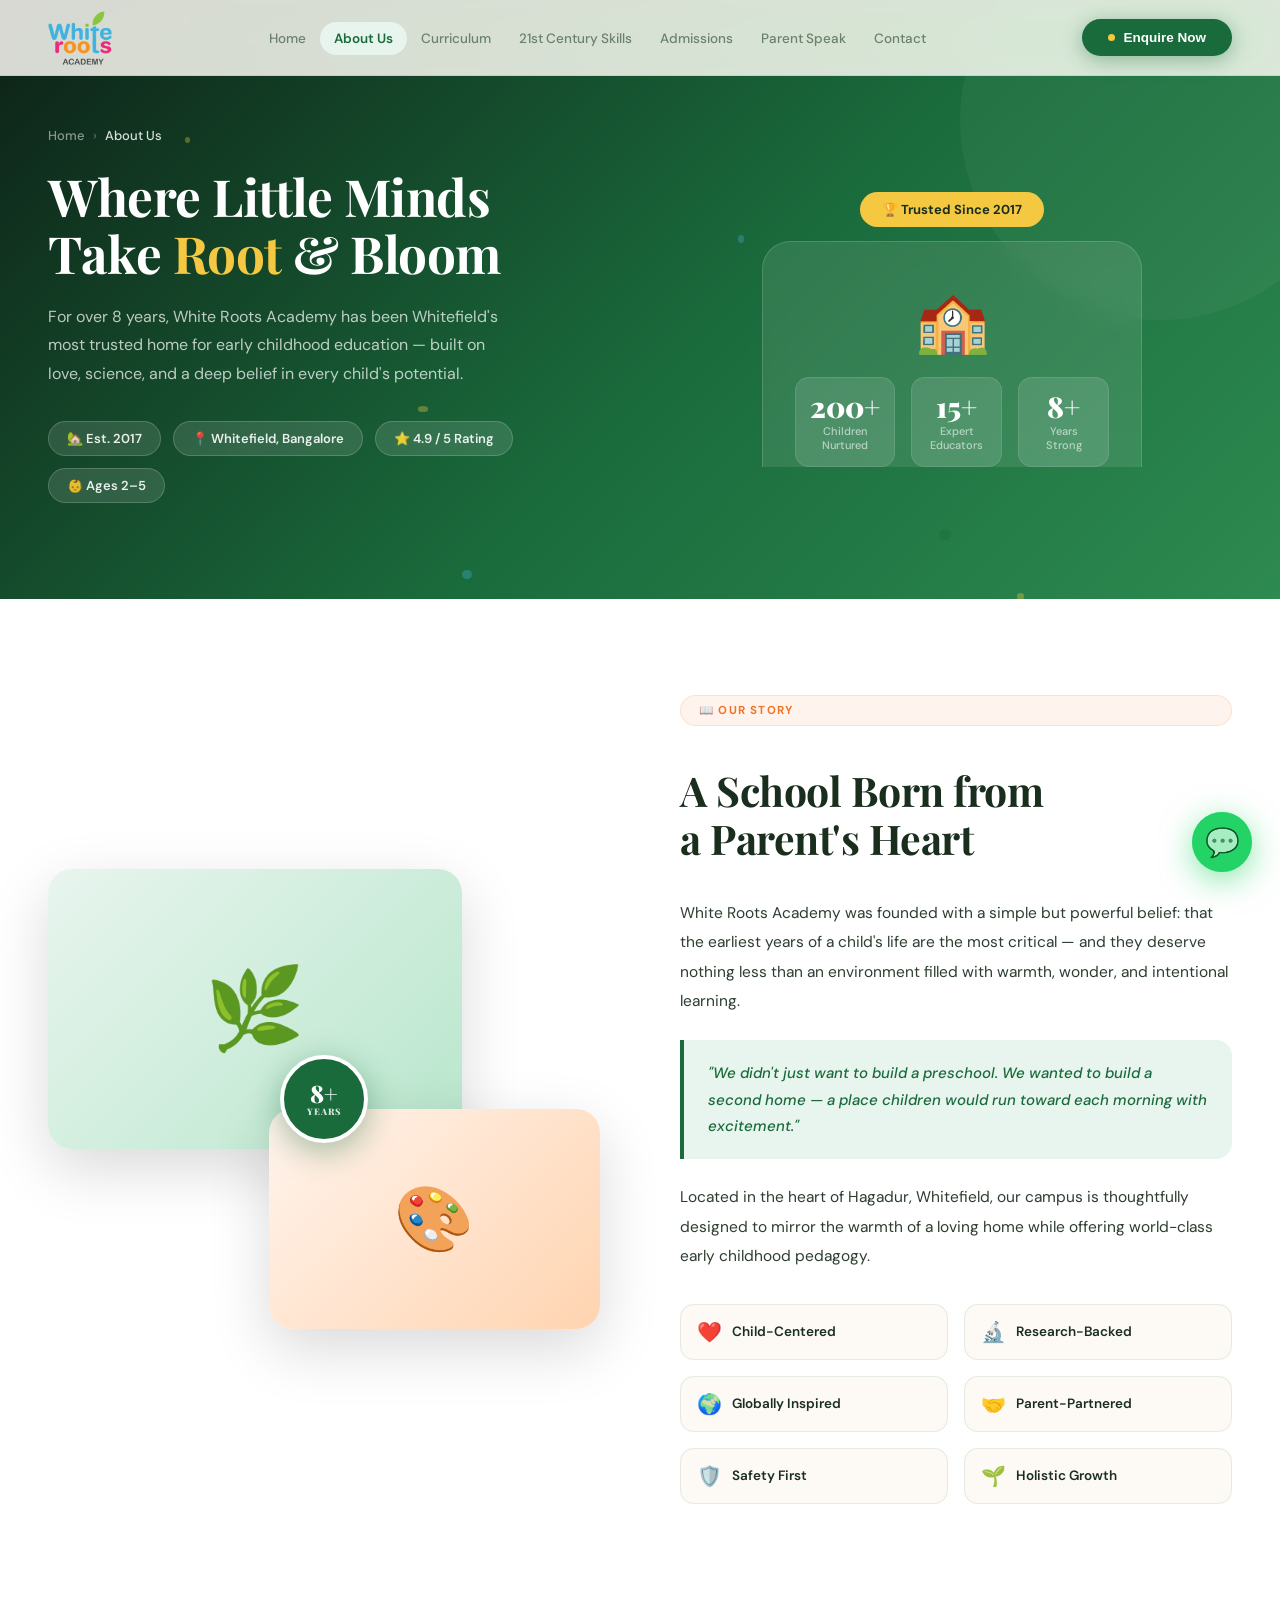
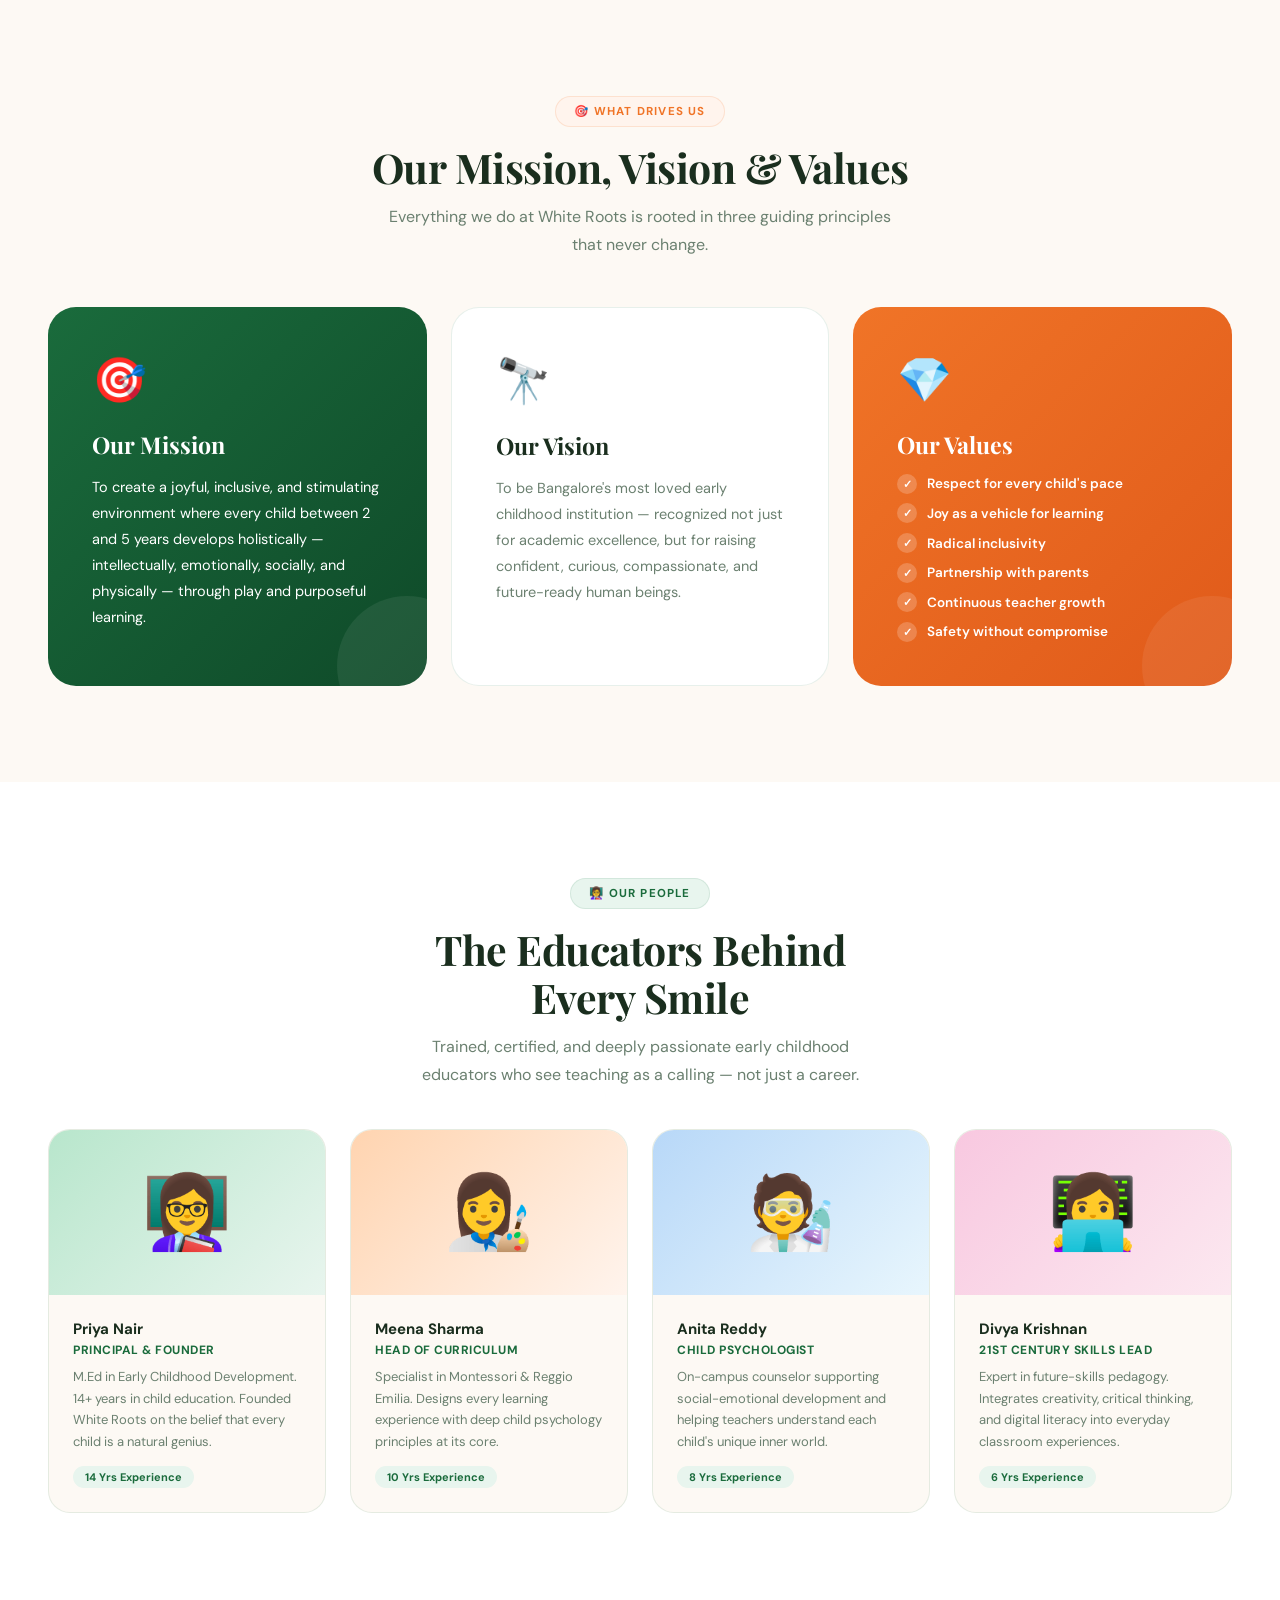
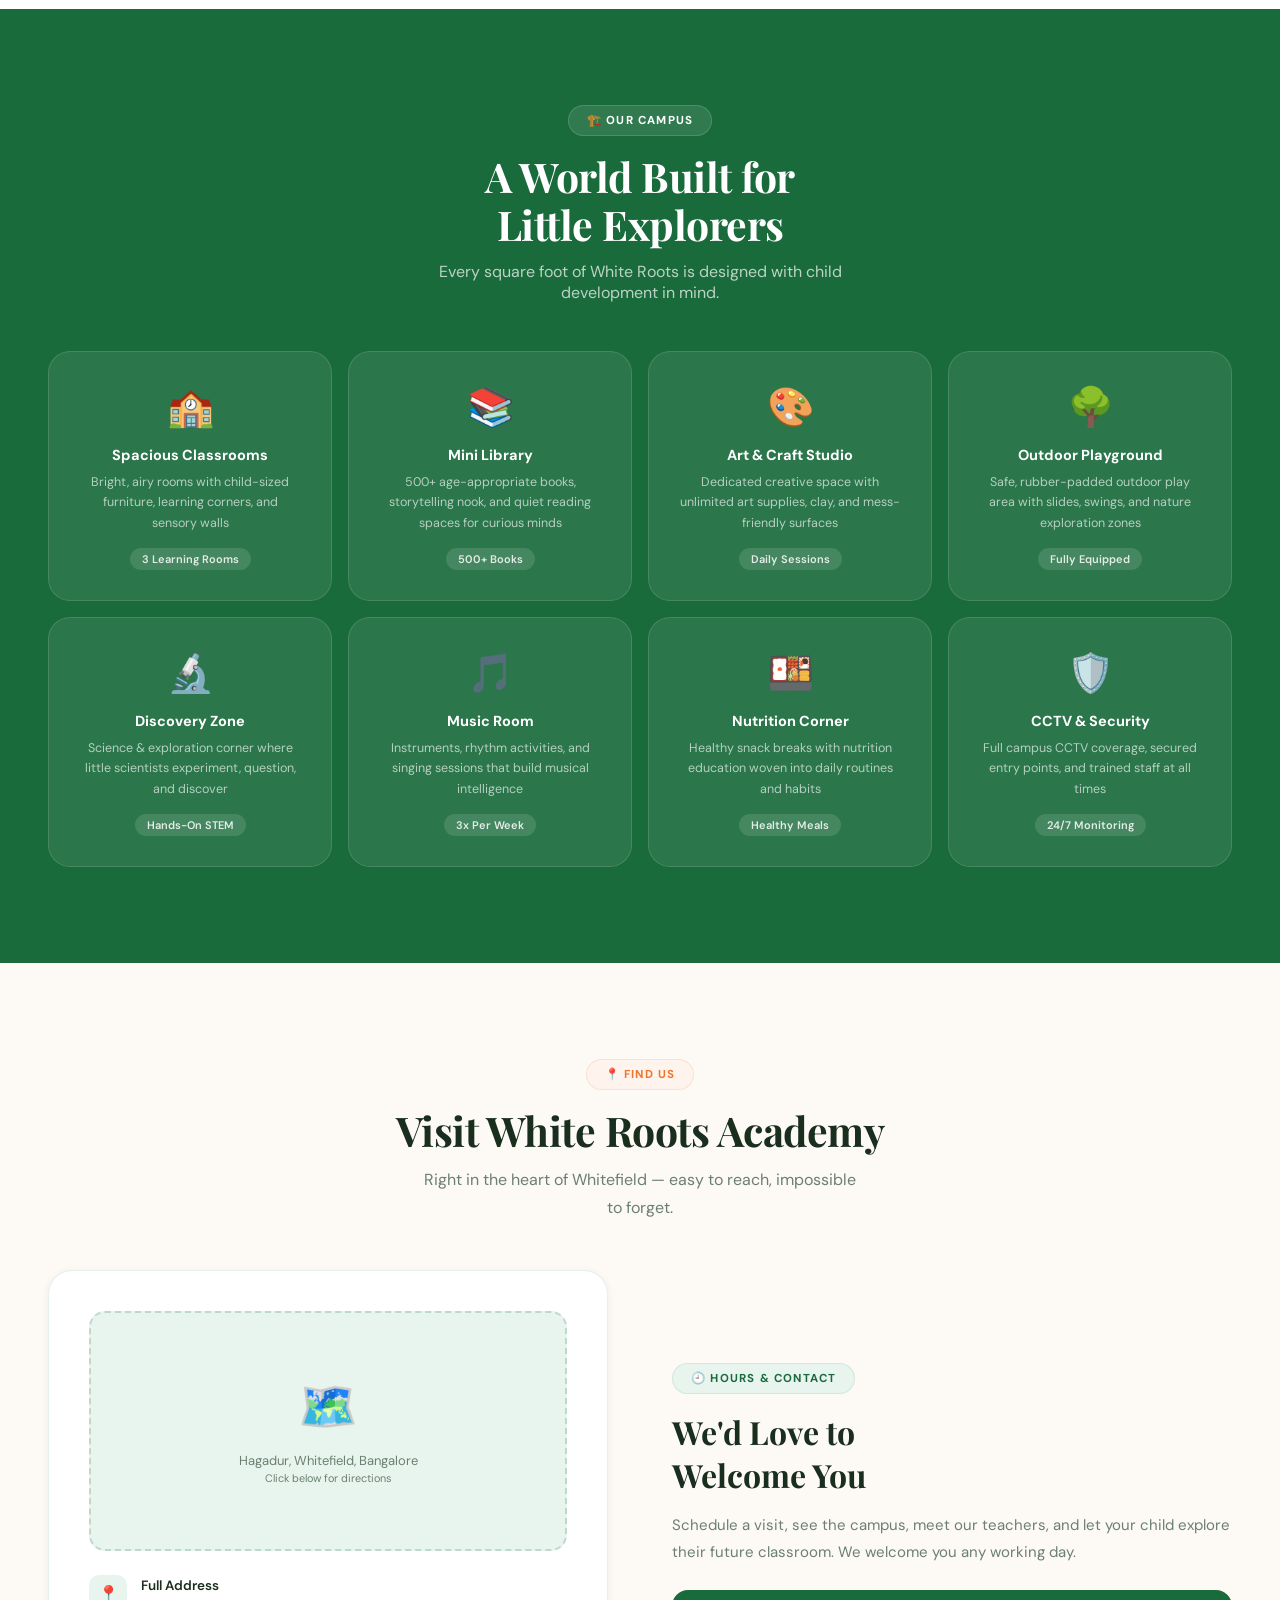
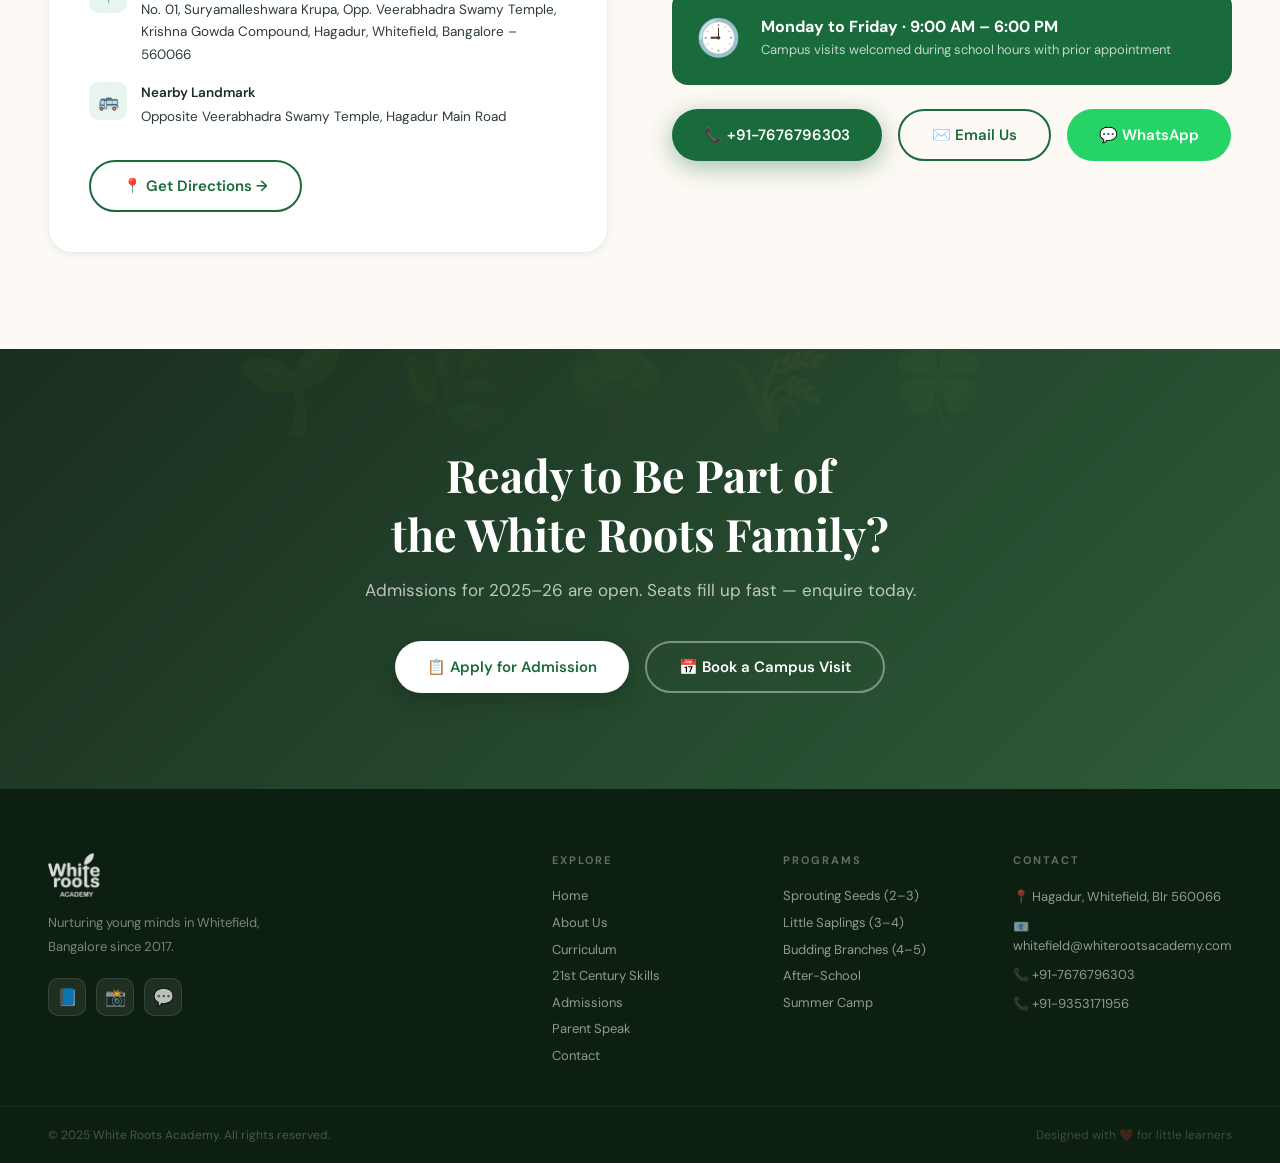
==== commit 1be894cd: "Optimize mobile responsiveness, card paddings, stacked grids, conditionalize 3D card tilt, and imple" ====
--- a/about.html
+++ b/about.html
@@ -137,15 +137,24 @@
 .contact-btns { display:flex; gap:1rem; flex-wrap:wrap; }
 
 @media(max-width:1024px){
-  .story-grid,.mv-grid,.loc-grid{grid-template-columns:1fr}
+  .story-grid,.mv-grid,.loc-grid{grid-template-columns:1fr; gap:3rem;}
   .team-grid{grid-template-columns:1fr 1fr}
   .fac-grid{grid-template-columns:1fr 1fr}
   .story-images{height:300px}
+  .hero-panel { margin-top: 2.5rem; }
 }
 @media(max-width:768px){
-  .mv-grid{grid-template-columns:1fr}
-  .team-grid{grid-template-columns:1fr 1fr}
-  .fac-grid{grid-template-columns:1fr 1fr}
+  .mv-card { padding: 1.75rem 1.5rem; }
+  .team-card { padding: 1.25rem; }
+  .fac-card { padding: 1.25rem; }
+  .loc-map { padding: 1.5rem; }
+}
+@media(max-width:576px){
+  .team-grid{grid-template-columns:1fr}
+  .fac-grid{grid-template-columns:1fr}
+  .story-values{grid-template-columns:1fr}
+  .school-building { max-width: 100%; }
+  .school-stats-row { flex-direction: column; gap: 0.75rem; }
 }
 </style>
 </head>
--- a/styles.css
+++ b/styles.css
@@ -139,20 +139,46 @@
 .nav-hamburger.open span:nth-child(3) { transform: rotate(-45deg) translate(5px, -5px); }
 
 .nav-mobile {
-  display: none; position: fixed; top: var(--nav-h); left: 0; right: 0;
-  background: rgba(253,249,244,0.98); backdrop-filter: blur(24px);
+  position: fixed; top: var(--nav-h); left: 0; right: 0;
+  background: rgba(253,249,244,0.98); backdrop-filter: blur(32px);
+  -webkit-backdrop-filter: blur(32px);
   padding: 1.5rem 2rem; border-bottom: 1px solid var(--border);
-  flex-direction: column; gap: .5rem; z-index: 999;
-  animation: slideDown .3s ease;
-}
-.nav-mobile.open { display: flex; }
+  display: flex; flex-direction: column; gap: .5rem; z-index: 999;
+  opacity: 0; pointer-events: none; transform: translateY(-15px);
+  transition: opacity 0.4s cubic-bezier(0.16, 1, 0.3, 1), transform 0.4s cubic-bezier(0.16, 1, 0.3, 1);
+  max-height: calc(100vh - var(--nav-h)); overflow-y: auto;
+}
+.nav-mobile.open {
+  opacity: 1; pointer-events: auto; transform: translateY(0);
+}
 .nav-mobile a {
   font-size: 15px; font-weight: 500; color: var(--text);
   padding: 12px 16px; border-radius: var(--radius-sm);
-  transition: var(--transition);
+  opacity: 0; transform: translateY(10px);
+  transition: opacity 0.35s cubic-bezier(0.16, 1, 0.3, 1), transform 0.35s cubic-bezier(0.16, 1, 0.3, 1), background 0.25s ease;
 }
 .nav-mobile a:hover, .nav-mobile a.active { background: var(--green-pale); color: var(--green); }
-.nav-mobile .nav-cta { width: 100%; justify-content: center; margin-top: .5rem; }
+.nav-mobile.open a {
+  opacity: 1; transform: translateY(0);
+}
+/* Staggered mobile links fade in */
+.nav-mobile.open a:nth-child(1) { transition-delay: 0.04s; }
+.nav-mobile.open a:nth-child(2) { transition-delay: 0.08s; }
+.nav-mobile.open a:nth-child(3) { transition-delay: 0.12s; }
+.nav-mobile.open a:nth-child(4) { transition-delay: 0.16s; }
+.nav-mobile.open a:nth-child(5) { transition-delay: 0.20s; }
+.nav-mobile.open a:nth-child(6) { transition-delay: 0.24s; }
+.nav-mobile.open a:nth-child(7) { transition-delay: 0.28s; }
+.nav-mobile.open .nav-cta { transition-delay: 0.32s; }
+
+.nav-mobile .nav-cta {
+  width: 100%; justify-content: center; margin-top: .5rem;
+  opacity: 0; transform: translateY(10px);
+  transition: opacity 0.35s cubic-bezier(0.16, 1, 0.3, 1), transform 0.35s cubic-bezier(0.16, 1, 0.3, 1), background 0.25s ease, transform 0.25s ease;
+}
+.nav-mobile.open .nav-cta {
+  opacity: 1; transform: translateY(0);
+}
 
 /* ===== PAGE WRAPPER ===== */
 .page-wrap { padding-top: var(--nav-h); }
@@ -428,7 +454,7 @@
   .nav-links { display: none; }
   .nav-hamburger { display: flex; }
   section { padding: 4rem 2rem; }
-  .page-hero { grid-template-columns: 1fr; padding: calc(var(--nav-h) + 2rem) 2rem 3rem; text-align: center; min-height: auto; }
+  .page-hero { grid-template-columns: 1fr; padding: calc(var(--nav-h) + 2rem) 2rem 3rem; text-align: center; min-height: auto; row-gap: 2.5rem; }
   .page-hero .hero-sub { max-width: 100%; }
   .hero-pills { justify-content: center; }
   footer { grid-template-columns: 1fr 1fr; gap: 2rem; padding: 3rem 2rem 2rem; }
@@ -438,9 +464,13 @@
 }
 @media (max-width: 768px) {
   :root { --nav-h: 68px; }
-  section { padding: 3.5rem 1.5rem; }
-  .page-hero { padding: calc(var(--nav-h) + 1.5rem) 1.5rem 2.5rem; }
-  .cta-section { padding: 4rem 1.5rem; }
-  footer { grid-template-columns: 1fr; padding: 2.5rem 1.5rem; }
-  .why-strip { padding: 2rem 1.5rem; }
-}
+  .nav { padding: 0 1rem; }
+  .nav-logo-real-img { height: 38px; }
+  .nav > .nav-cta { display: none !important; }
+  section { padding: 3.5rem 1.25rem; }
+  .page-hero { padding: calc(var(--nav-h) + 1.5rem) 1.25rem 2.5rem; }
+  .card { padding: 1.5rem; }
+  .cta-section { padding: 4rem 1.25rem; }
+  footer { grid-template-columns: 1fr; padding: 2.5rem 1.25rem; }
+  .why-strip { padding: 2rem 1.25rem; }
+}
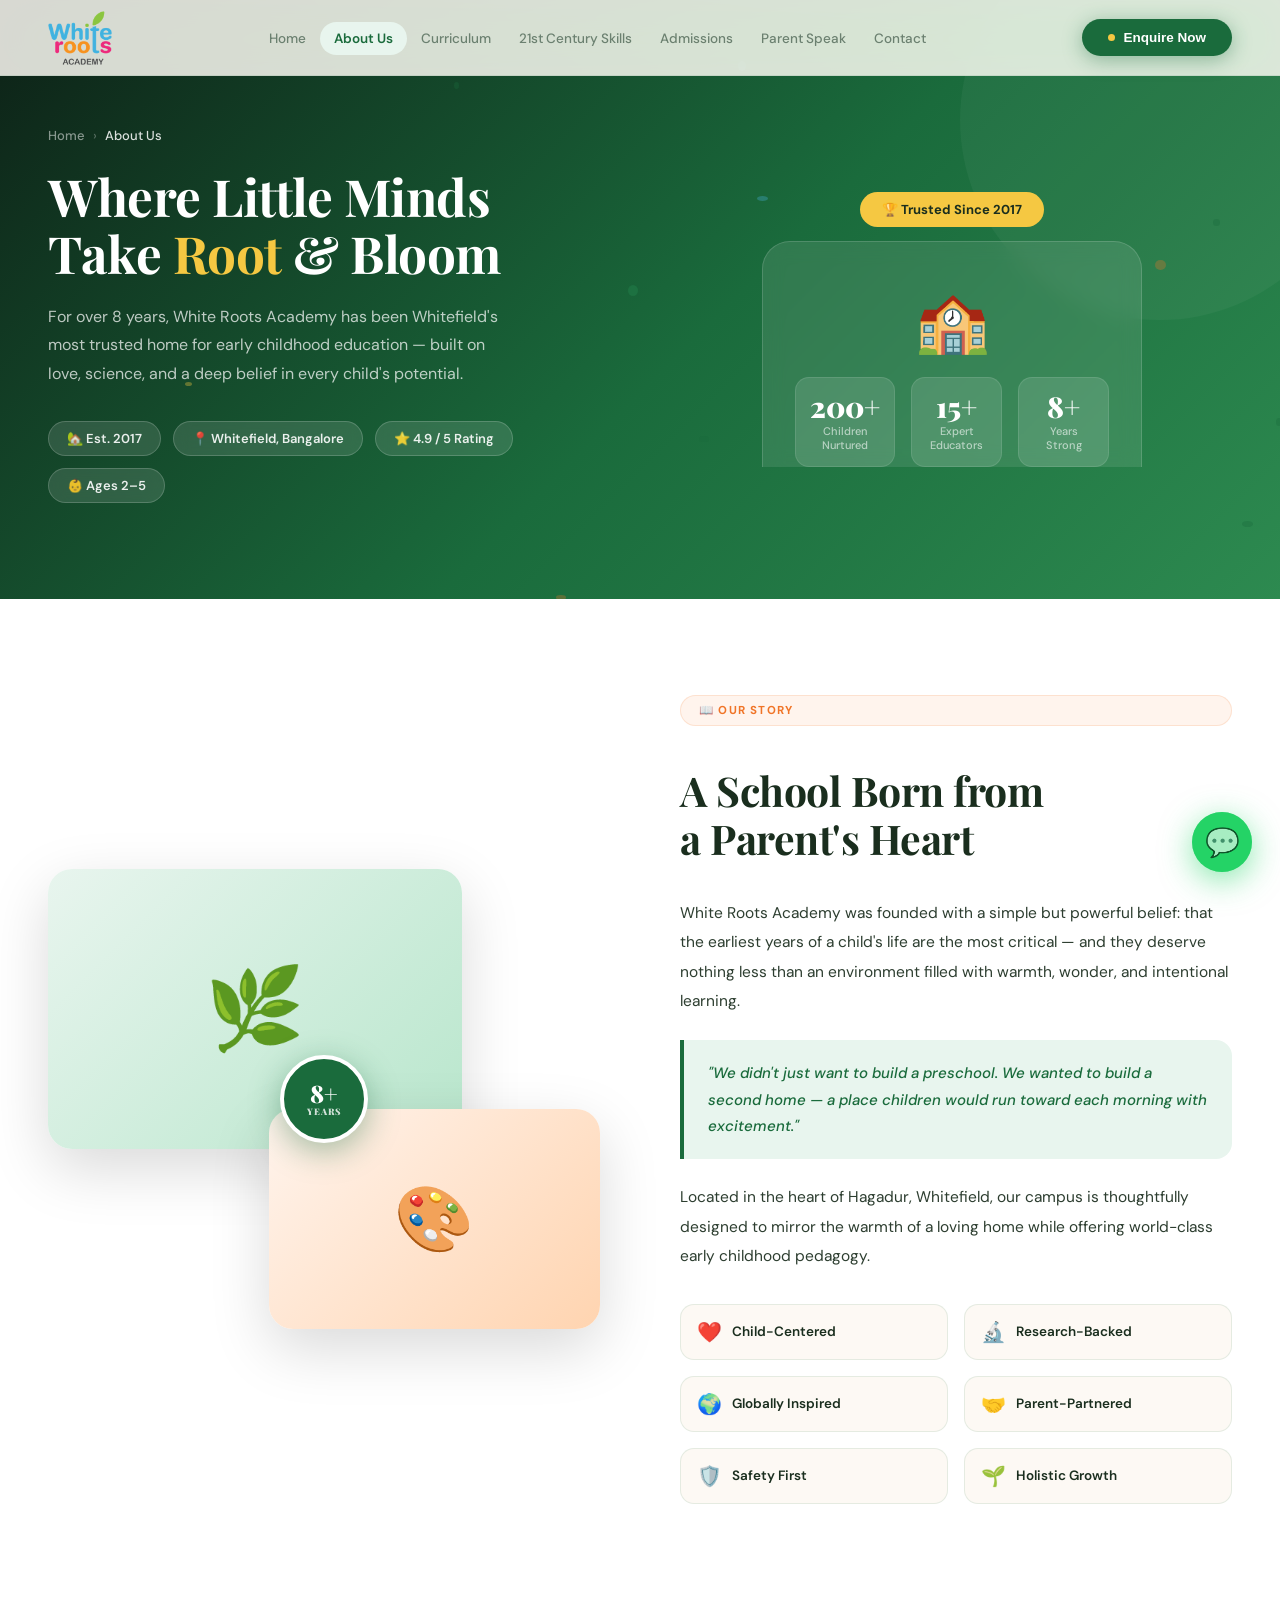
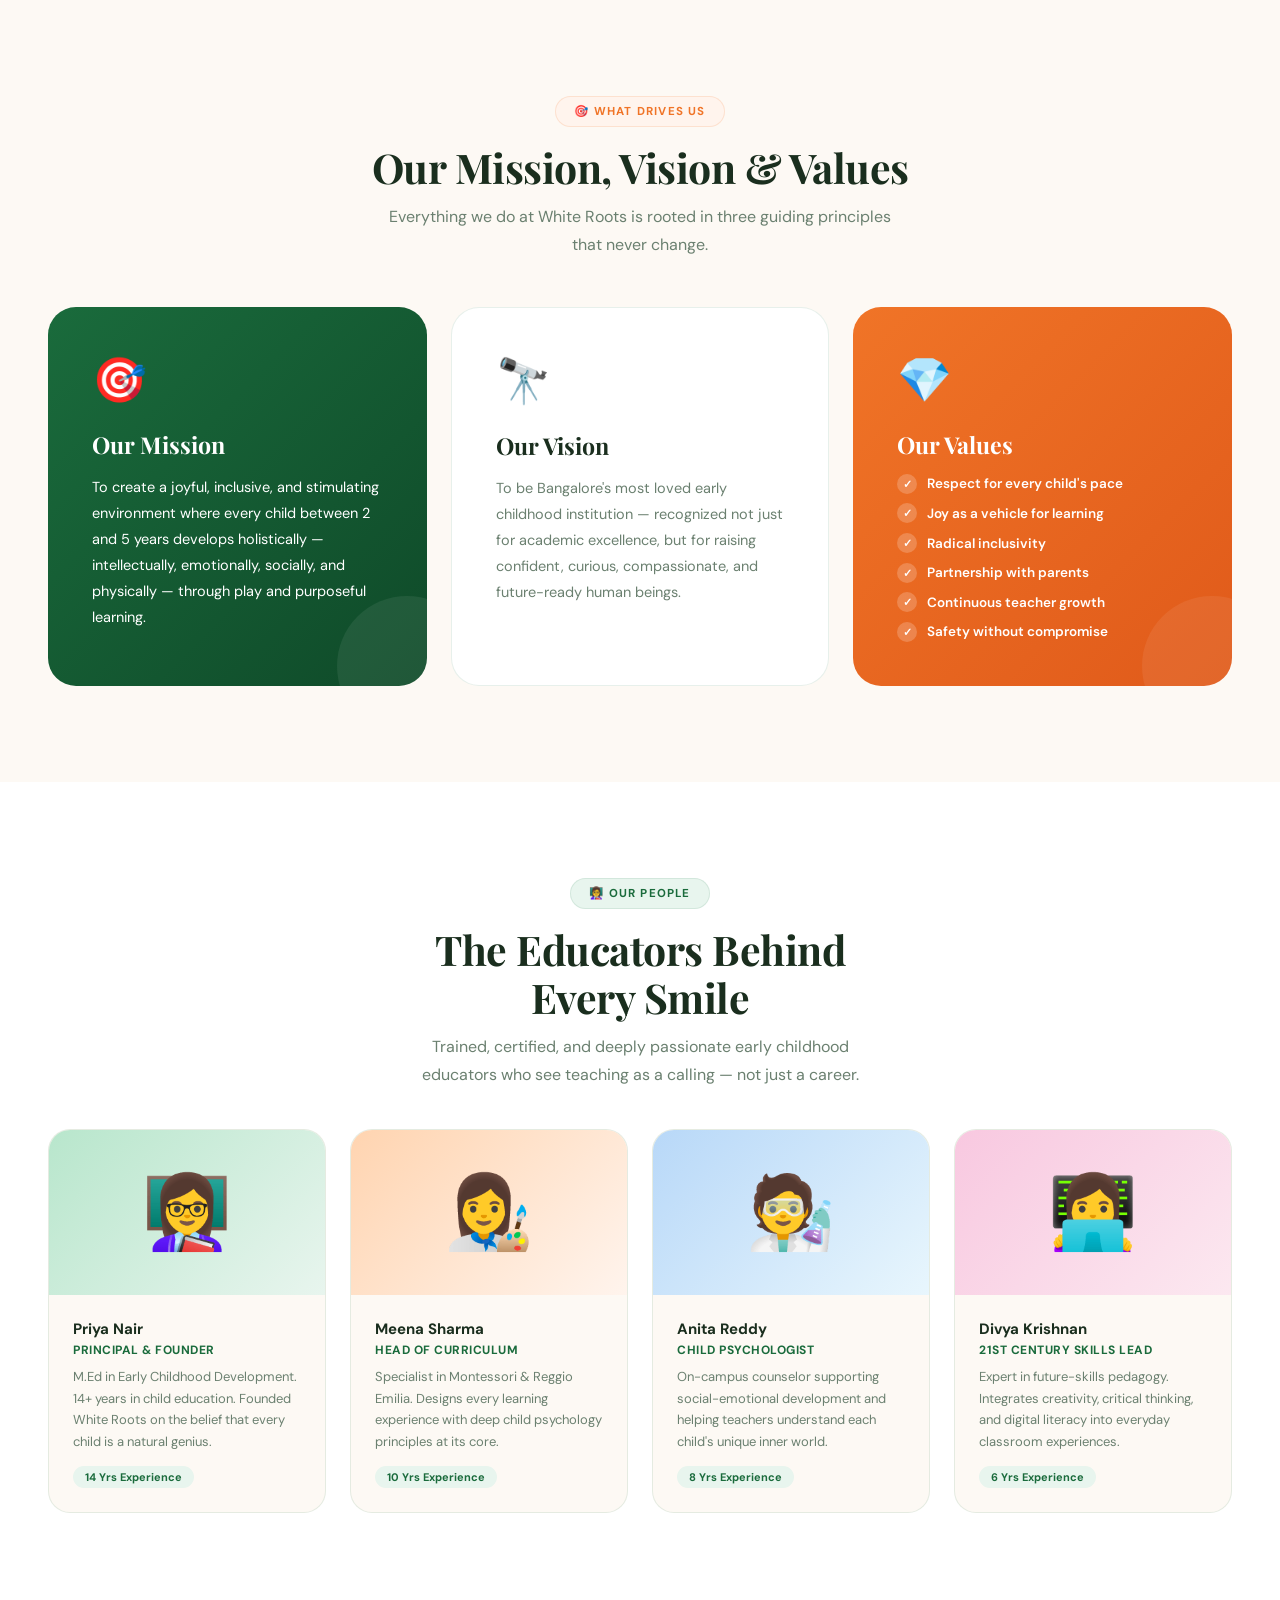
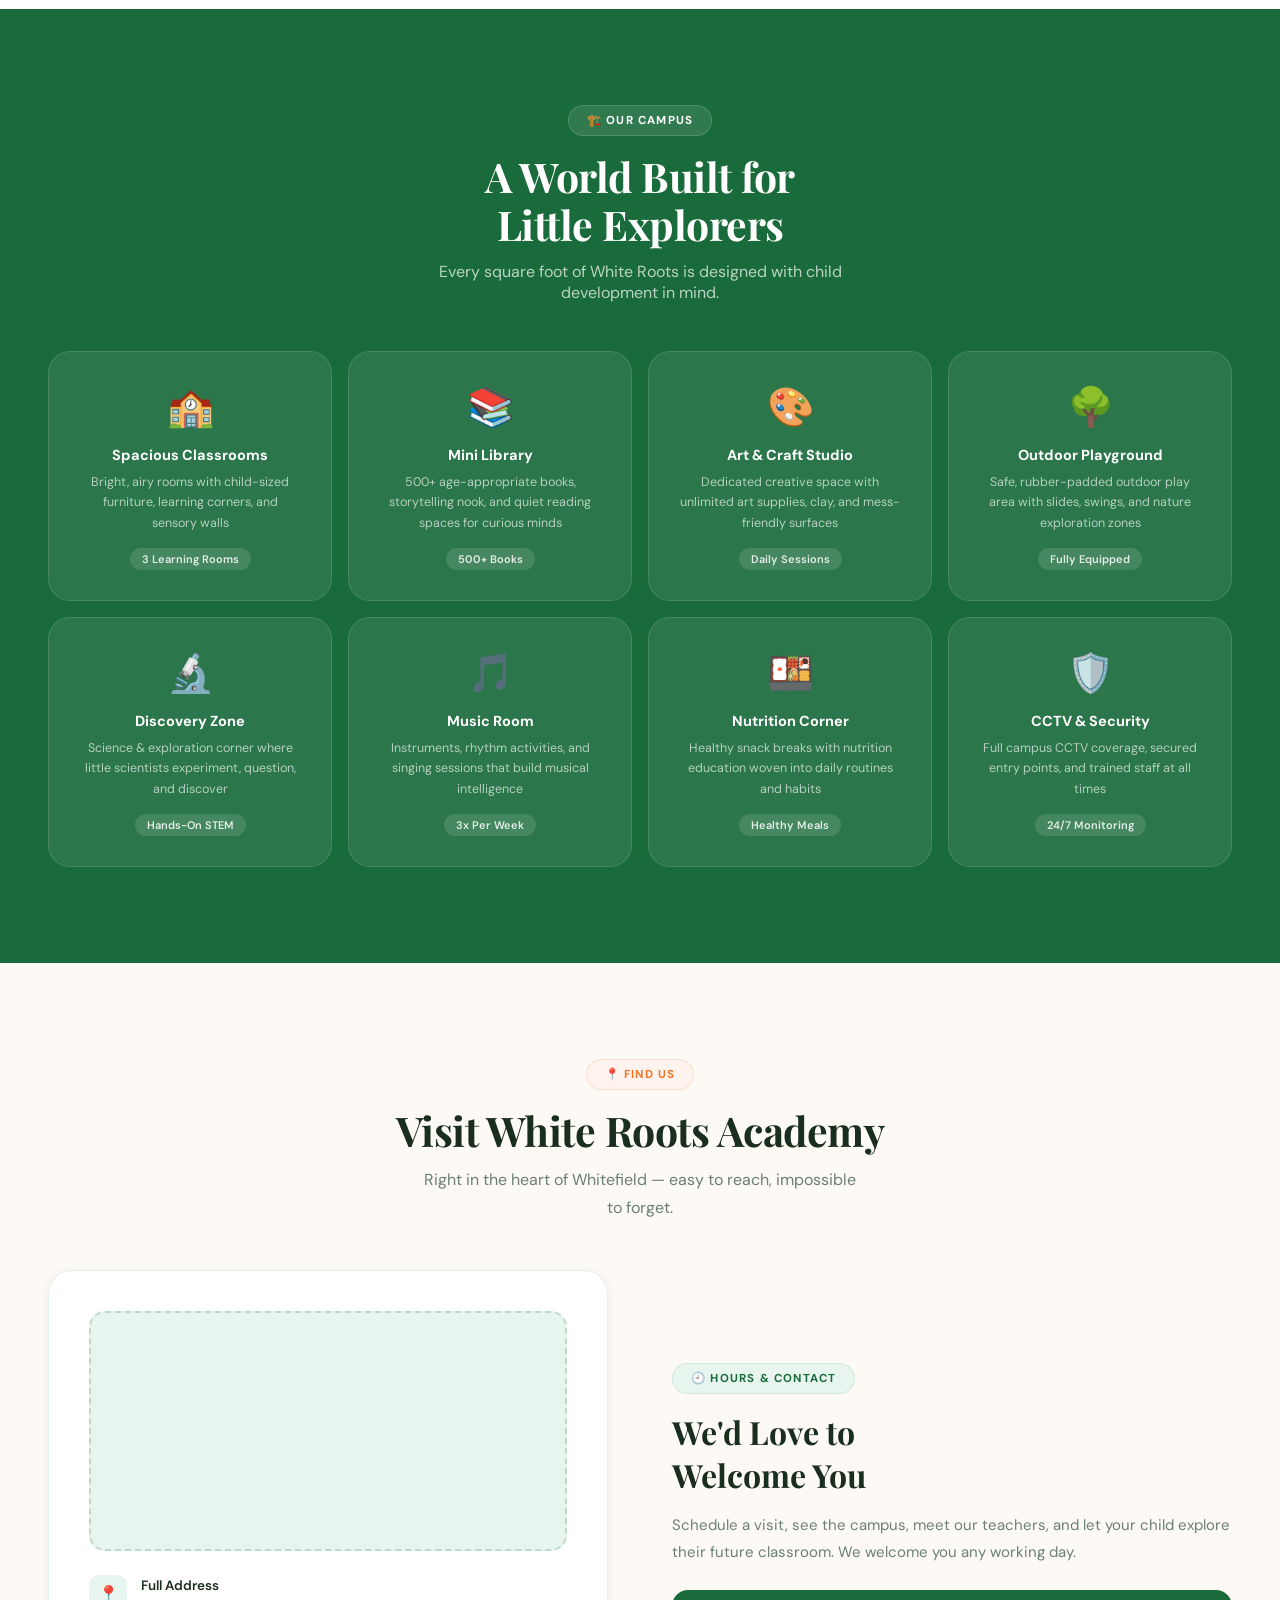
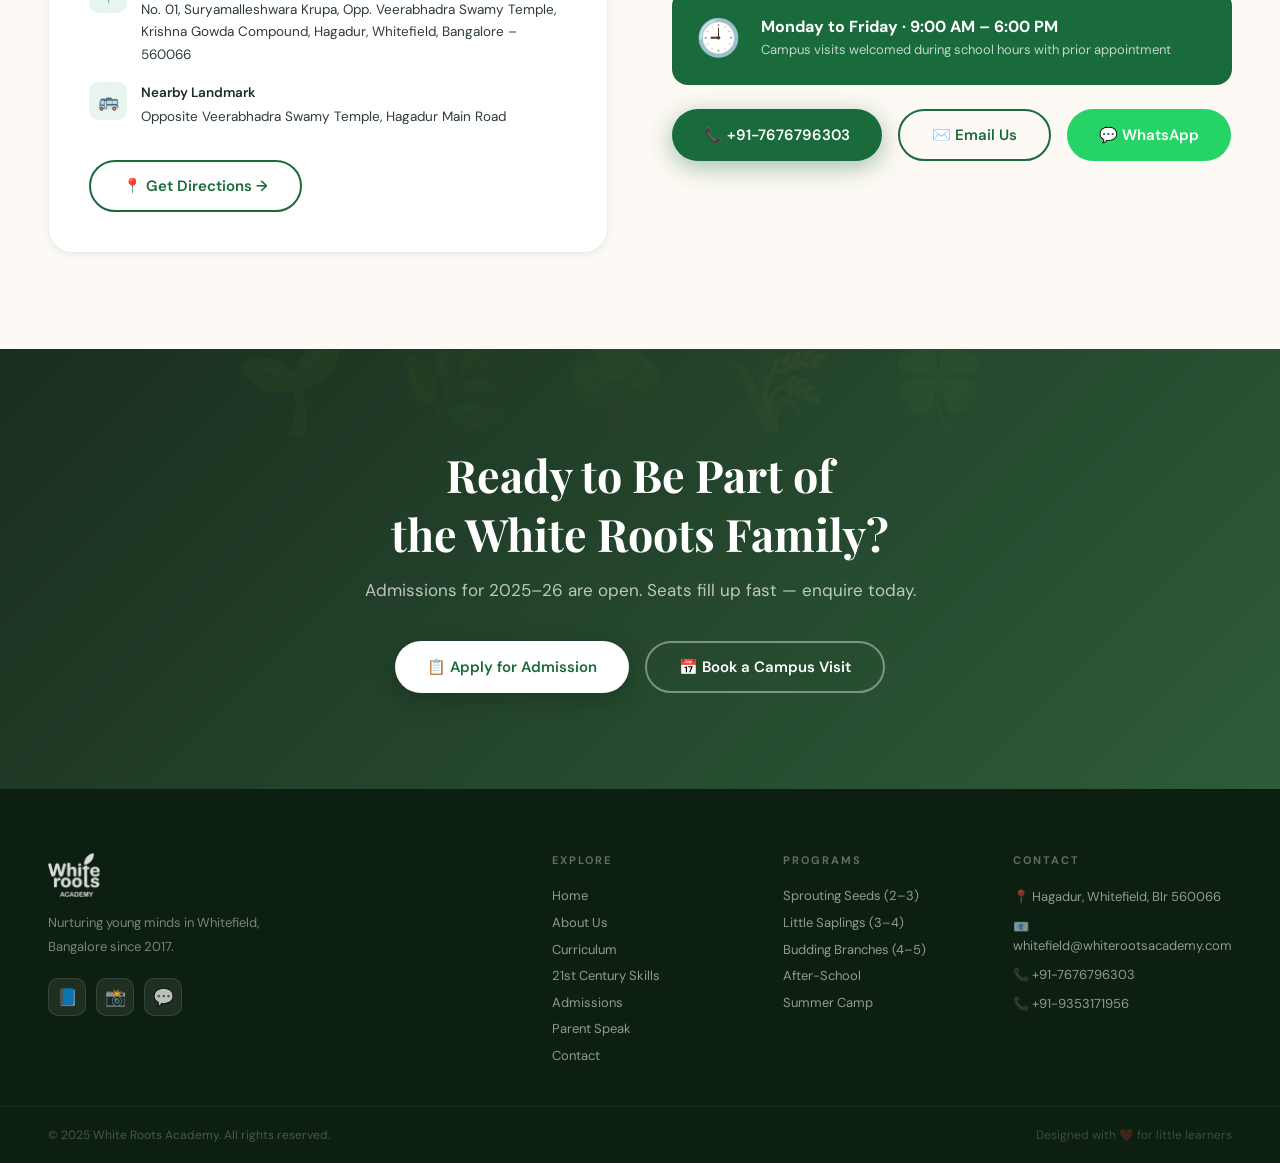
==== commit 04541944: "Fix local reCAPTCHA network error by falling back gracefully, update contact page Google Maps embed " ====
--- a/about.html
+++ b/about.html
@@ -359,12 +359,19 @@
   <div class="loc-grid">
     <div class="loc-map reveal-left">
       <div class="map-embed">
-        <span style="font-size:48px">🗺️</span>
-        <p style="font-size:13px;color:var(--muted);text-align:center">Hagadur, Whitefield, Bangalore<br><small>Click below for directions</small></p>
+        <iframe
+          src="https://www.google.com/maps/embed?pb=!1m18!1m12!1m3!1d3888.1032080373416!2d77.75637051112277!3d12.96524718729675!2m3!1f0!2f0!3f0!3m2!1i1024!2i768!4f13.1!3m3!1m2!1s0x3bae0d530b135297%3A0x25b54be0d9baa6cd!2sWhite%20Roots%20Academy%20-%20Best%20preschool%20in%20Whitefield%2C%20Bangalore%3B%20playgroup%3B%20nursery%3B%20kindergarten%3B%20daycare!5e0!3m2!1sen!2sin!4v1781370205328!5m2!1sen!2sin"
+          width="100%" height="100%"
+          style="border:0;display:block;"
+          allowfullscreen=""
+          loading="lazy"
+          referrerpolicy="no-referrer-when-downgrade"
+          title="White Roots Academy Location">
+        </iframe>
       </div>
       <div class="addr-detail"><div class="addr-icon">📍</div><div class="addr-text"><strong>Full Address</strong>No. 01, Suryamalleshwara Krupa, Opp. Veerabhadra Swamy Temple, Krishna Gowda Compound, Hagadur, Whitefield, Bangalore – 560066</div></div>
       <div class="addr-detail"><div class="addr-icon">🚌</div><div class="addr-text"><strong>Nearby Landmark</strong>Opposite Veerabhadra Swamy Temple, Hagadur Main Road</div></div>
-      <a href="https://maps.google.com/?q=Hagadur,Whitefield,Bangalore" target="_blank" class="btn btn-outline" style="margin-top:1rem;display:inline-flex">📍 Get Directions →</a>
+      <a href="https://maps.app.goo.gl/oAtWzCUMBfF5DA2V8" target="_blank" class="btn btn-outline" style="margin-top:1rem;display:inline-flex">📍 Get Directions →</a>
     </div>
     <div class="reveal-right">
       <div class="section-tag green">🕘 Hours &amp; Contact</div>
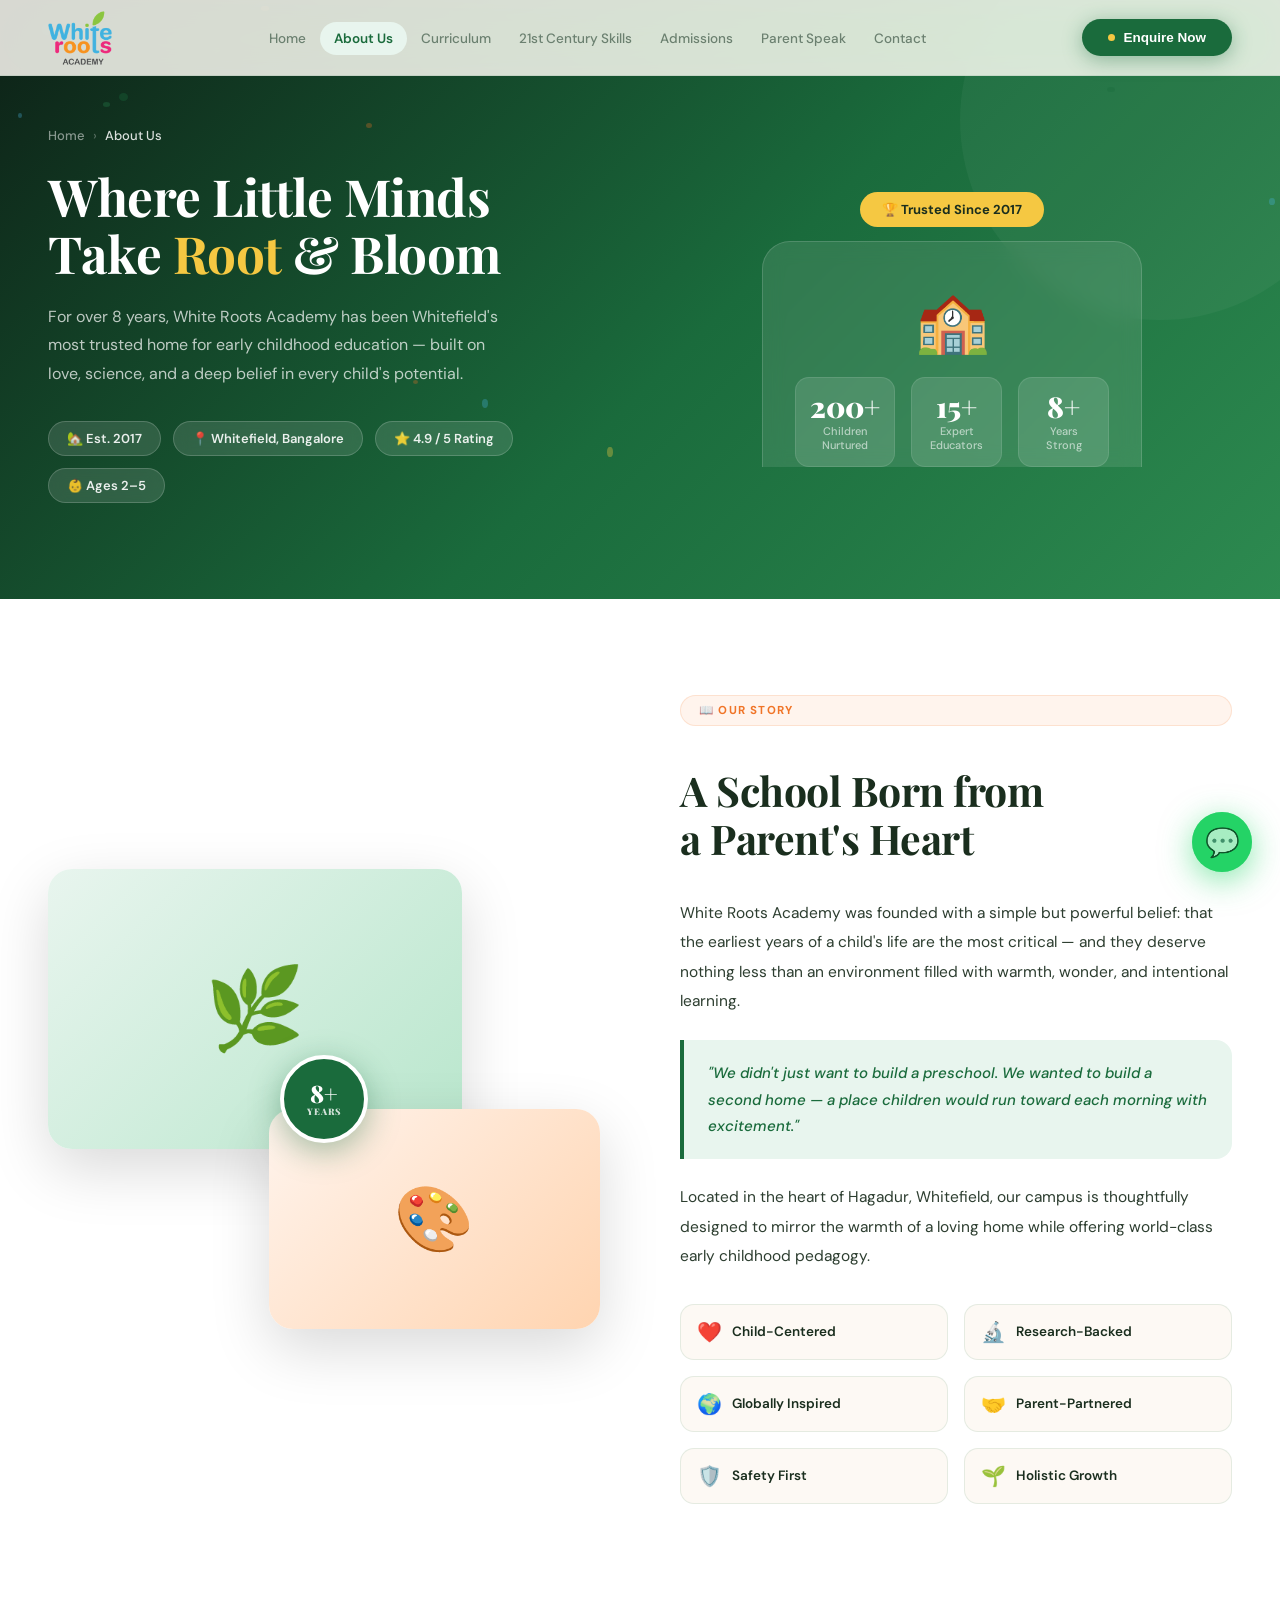
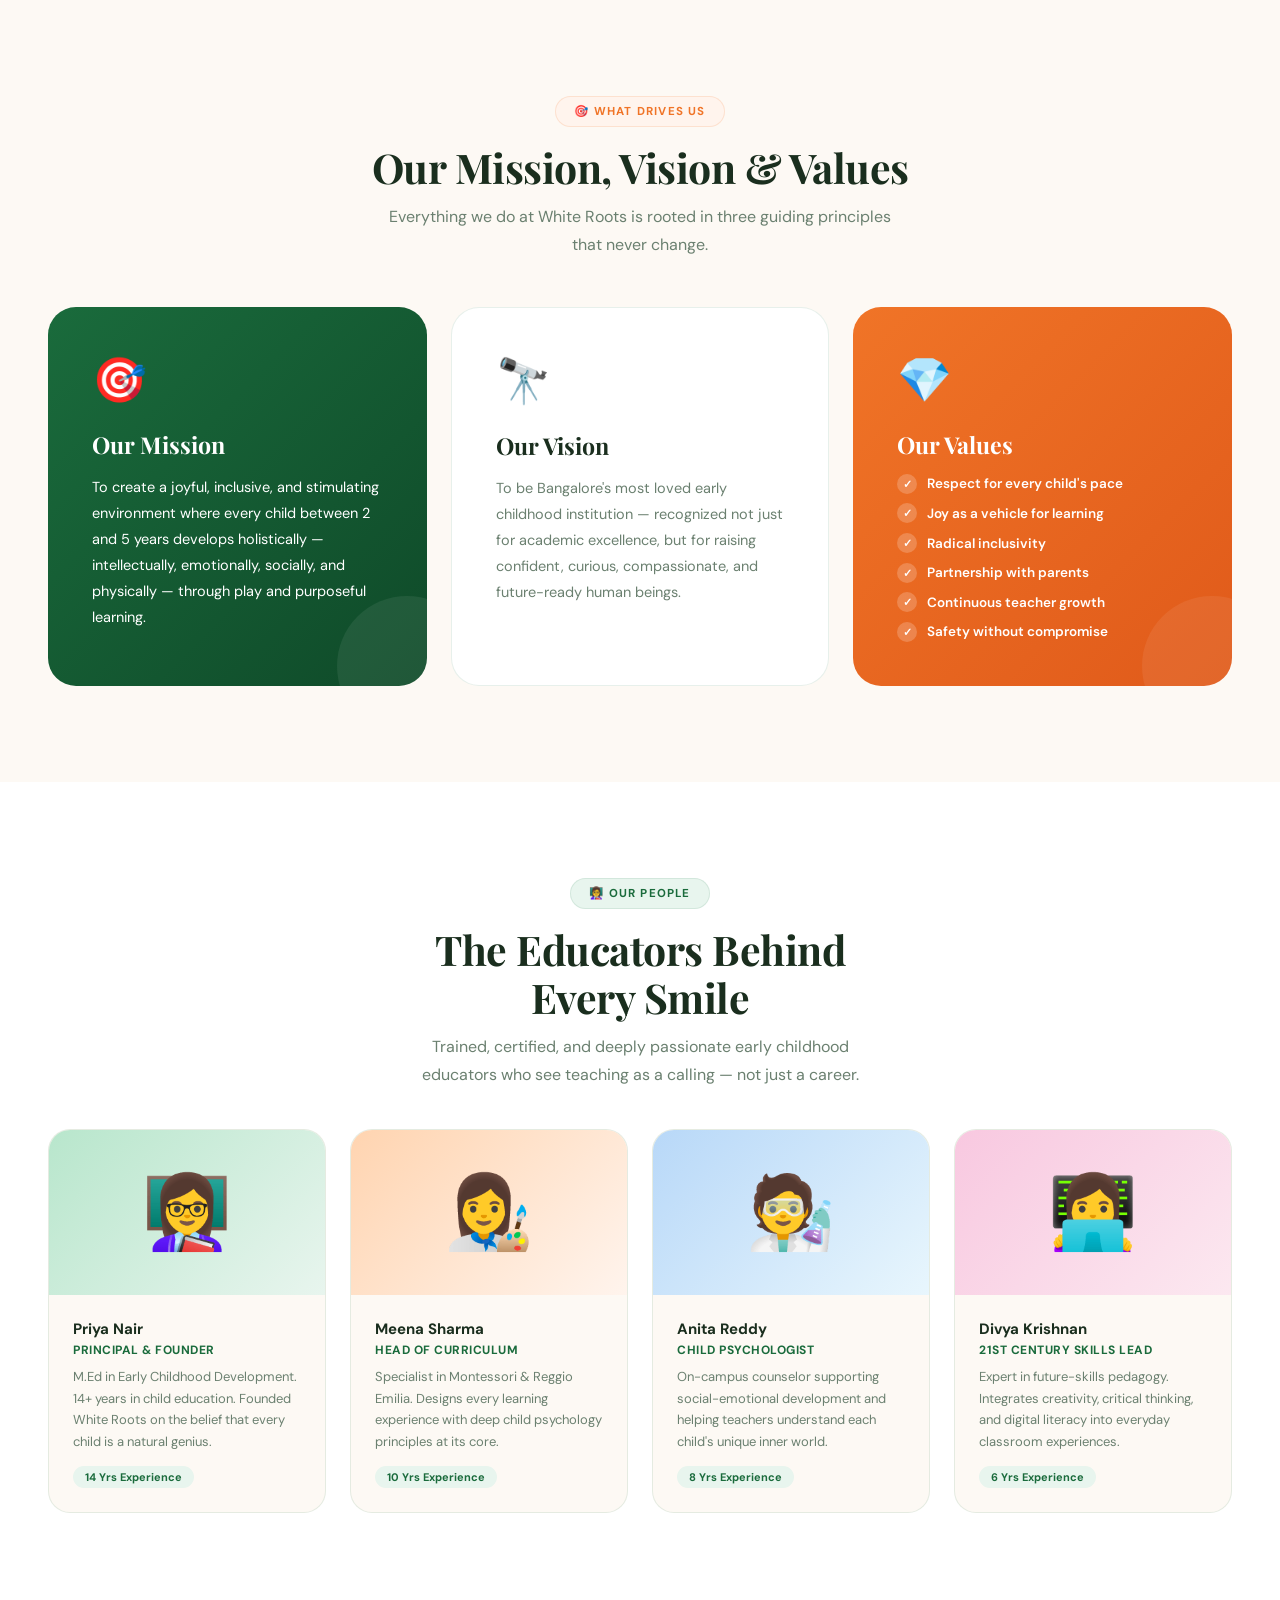
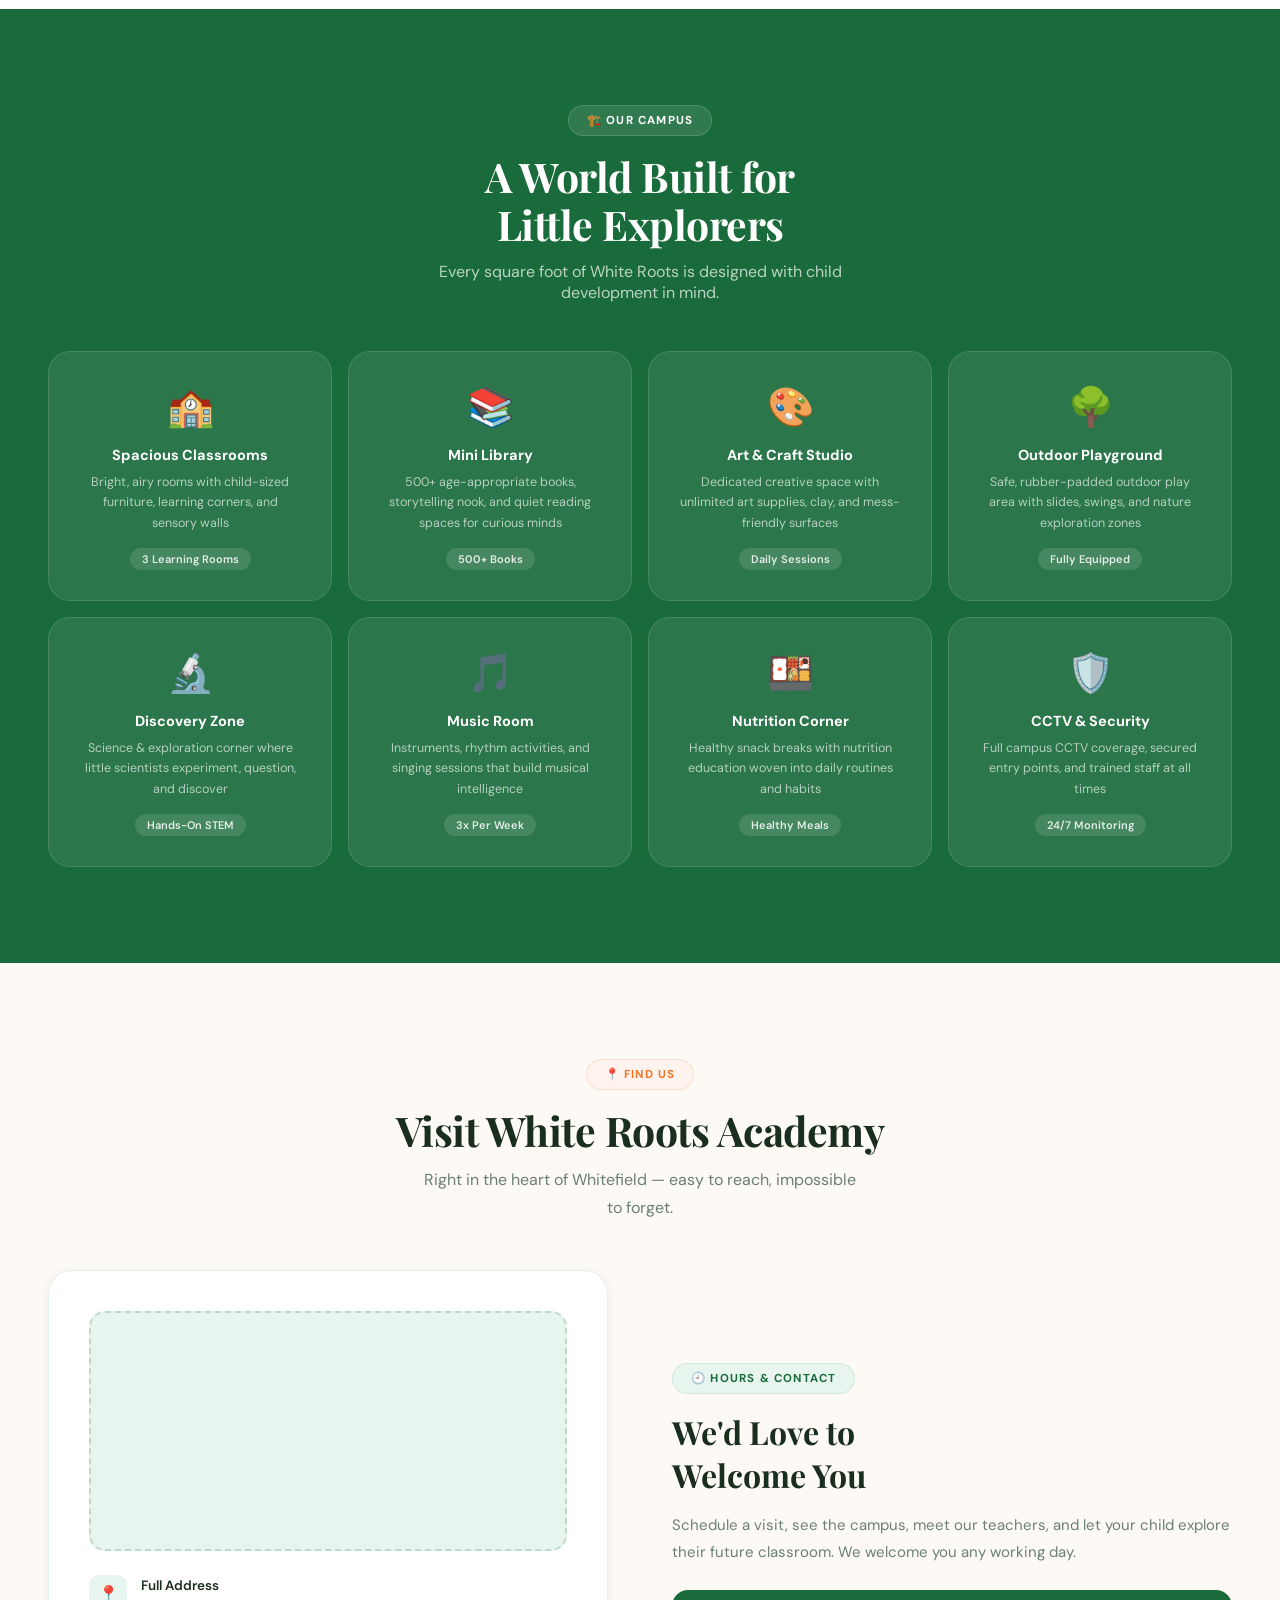
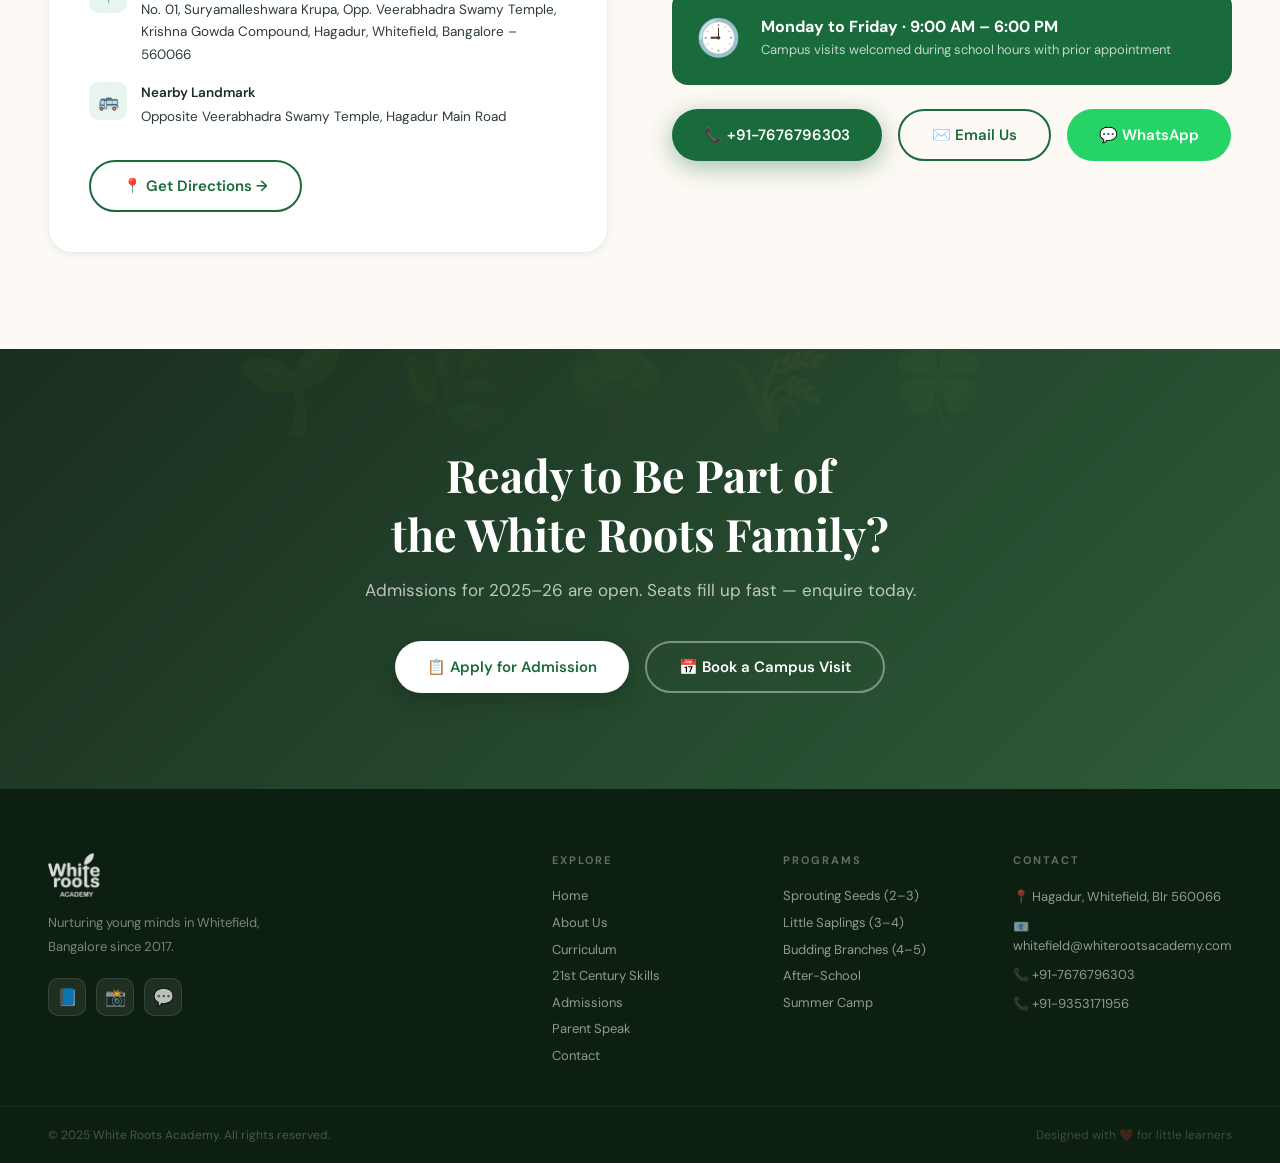
==== commit 6a3342a9: "Add real Facebook and Instagram links, remove YouTube across all pages" ====
--- a/about.html
+++ b/about.html
@@ -410,7 +410,7 @@
       <div class="footer-logo-img-real"><img src="logo/logo.png" alt="White Roots Academy" class="footer-logo-real-img" /></div>
     </div>
     <p>Nurturing young minds in Whitefield, Bangalore since 2017.</p>
-    <div class="footer-social"><a href="#" title="Facebook">📘</a><a href="#" title="Instagram">📸</a><a href="#" title="WhatsApp">💬</a></div>
+    <div class="footer-social"><a href="https://www.facebook.com/WhiteRootsAcademy/" target="_blank" title="Facebook">📘</a><a href="https://www.instagram.com/whiterootsacademy/" target="_blank" title="Instagram">📸</a><a href="https://wa.me/917676796303" target="_blank" title="WhatsApp">💬</a></div>
   </div>
   <div class="footer-col"><h4>Explore</h4><a href="index.html">Home</a><a href="about.html">About Us</a><a href="curriculum.html">Curriculum</a><a href="skills.html">21st Century Skills</a><a href="admissions.html">Admissions</a><a href="parents.html">Parent Speak</a><a href="contact.html">Contact</a></div>
   <div class="footer-col"><h4>Programs</h4><a href="curriculum.html">Sprouting Seeds (2–3)</a><a href="curriculum.html">Little Saplings (3–4)</a><a href="curriculum.html">Budding Branches (4–5)</a><a href="curriculum.html">After-School</a><a href="curriculum.html">Summer Camp</a></div>
